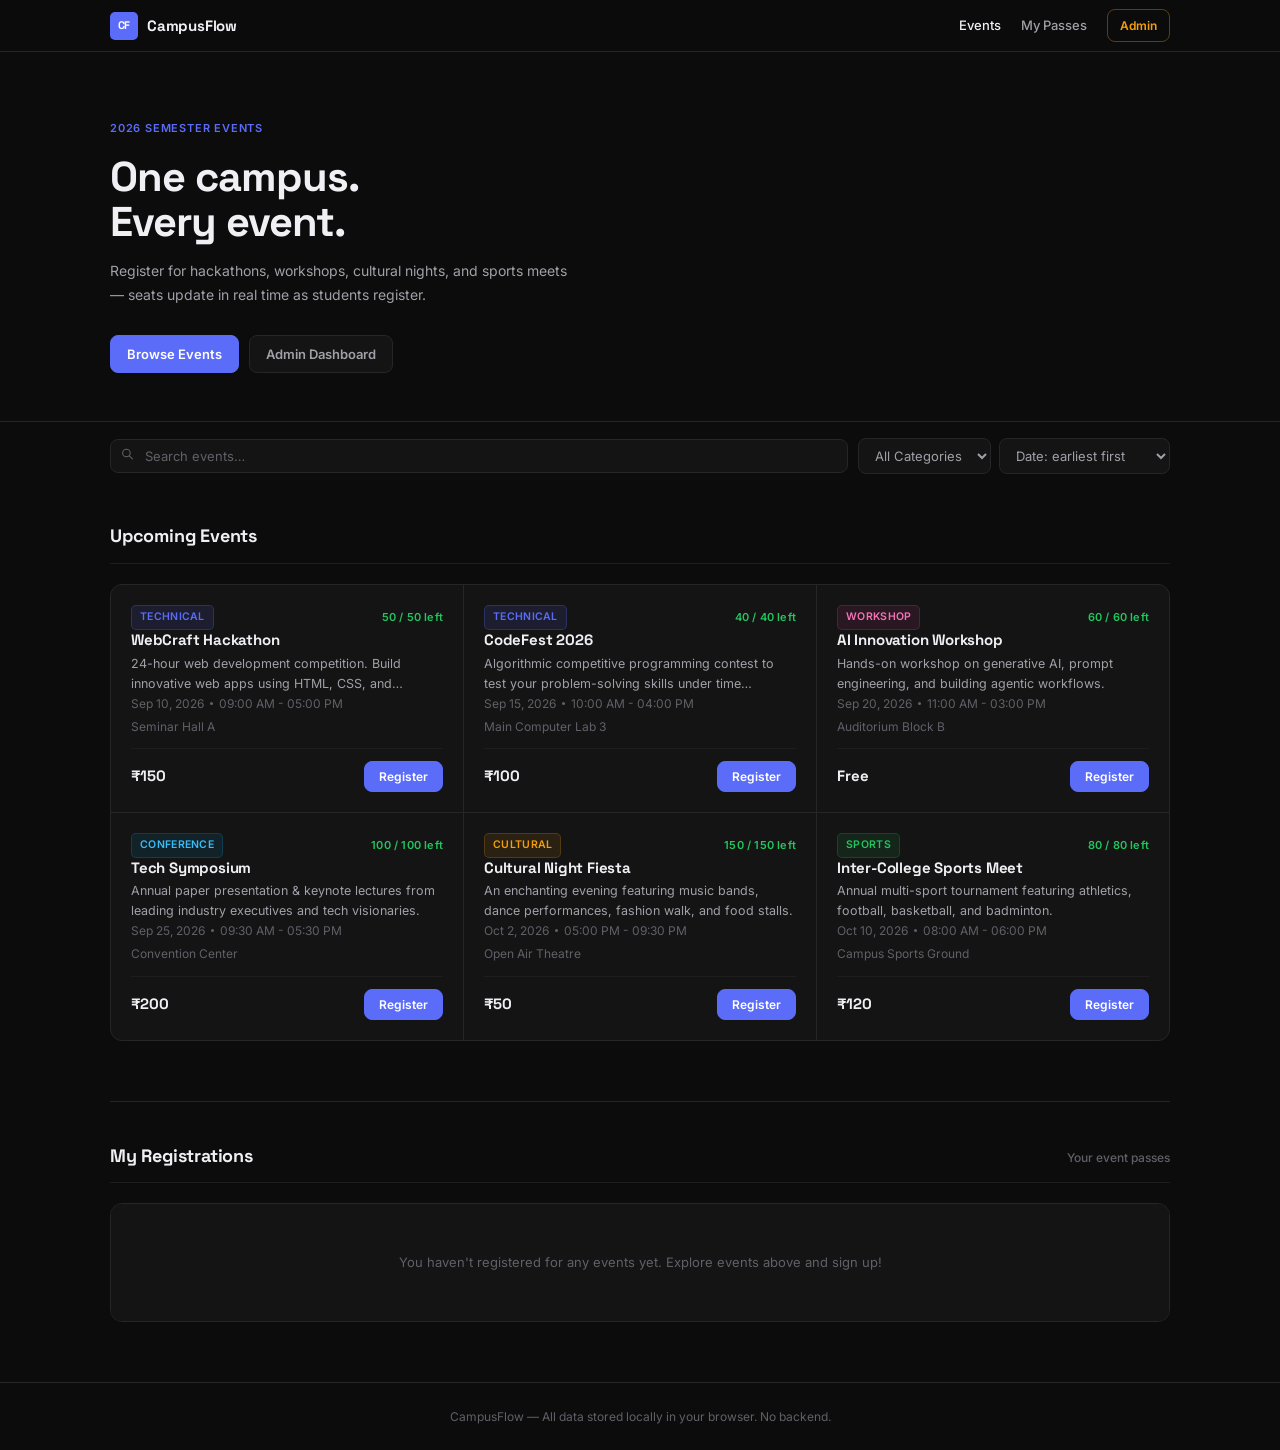
==== index.html @ 972982c1 "Inital commit" ====
<!DOCTYPE html>
<html lang="en">
<head>
    <meta charset="UTF-8">
    <meta name="viewport" content="width=device-width, initial-scale=1.0">
    <title>CampusFlow — Campus Event Management</title>
    <meta name="description" content="Discover and register for upcoming campus events — hackathons, workshops, cultural nights, and more.">
    <link rel="stylesheet" href="css/style.css">
</head>
<body>

    <nav class="navbar">
        <div class="container nav-container">
            <div class="brand-logo">
                <div class="logo-icon">CF</div>
                CampusFlow
            </div>
            <ul class="nav-links">
                <li><a href="#events" class="nav-link active">Events</a></li>
                <li><a href="#my-registrations" class="nav-link">My Passes</a></li>
                <li><a href="admin.html" class="btn btn-outline-gold">Admin</a></li>
            </ul>
        </div>
    </nav>

    <section class="hero-section">
        <div class="container">
            <span class="hero-label">2026 Semester Events</span>
            <h1 class="hero-title">One campus.<br>Every event.</h1>
            <p class="hero-description">
                Register for hackathons, workshops, cultural nights, and sports meets —
                seats update in real time as students register.
            </p>
            <div class="hero-actions">
                <a href="#events" class="btn btn-primary">Browse Events</a>
                <a href="admin.html" class="btn btn-secondary">Admin Dashboard</a>
            </div>
        </div>
    </section>

    <main class="container" id="events">

        <div class="controls-bar">
            <div class="search-input-wrapper">
                <span class="search-icon">
                    <svg width="13" height="13" fill="none" stroke="currentColor" viewBox="0 0 24 24">
                        <path stroke-linecap="round" stroke-linejoin="round" stroke-width="2" d="M21 21l-6-6m2-5a7 7 0 11-14 0 7 7 0 0114 0z"/>
                    </svg>
                </span>
                <input type="text" id="eventSearch" placeholder="Search events…">
            </div>
            <div class="filter-group">
                <select class="select-custom" id="categoryFilter">
                    <option value="All">All categories</option>
                </select>
                <select class="select-custom" id="sortFilter">
                    <option value="date-asc">Date: earliest first</option>
                    <option value="date-desc">Date: latest first</option>
                    <option value="seats-desc">Most seats available</option>
                    <option value="fee-asc">Fee: low to high</option>
                </select>
            </div>
        </div>

        <section class="events-section">
            <div class="section-header">
                <h2 class="section-title">Upcoming Events</h2>
            </div>
            <div class="events-grid" id="eventsGrid">
                <!-- Dynamic event cards -->
            </div>
        </section>

        <section id="my-registrations" class="registrations-section">
            <div class="section-header">
                <h2 class="section-title">My Registrations</h2>
                <span class="section-count">Your event passes</span>
            </div>
            <div class="registrations-grid" id="myRegistrationsGrid">
                <!-- Dynamic registration cards -->
            </div>
        </section>

    </main>

    <!-- Registration Modal -->
    <div class="modal-backdrop" id="registrationModal">
        <div class="modal-box">
            <div class="modal-header">
                <div>
                    <div style="font-size: 11px; color: var(--text-3); font-weight: 600; text-transform: uppercase; letter-spacing: 0.5px; margin-bottom: 4px;">Register</div>
                    <h3 class="modal-title" id="modalEventTitle">Event</h3>
                </div>
                <button class="close-btn" onclick="closeRegistrationModal()">&times;</button>
            </div>

            <div style="background: var(--bg); border: 1px solid var(--border); border-radius: var(--r-md); padding: 12px 14px; margin-bottom: 18px; display: grid; grid-template-columns: 1fr 1fr; gap: 8px; font-size: 12px; color: var(--text-2);">
                <div><span style="color: var(--text-3);">Venue</span><br><strong id="modalEventVenue" style="color: var(--text);">—</strong></div>
                <div><span style="color: var(--text-3);">Date</span><br><strong id="modalEventDate" style="color: var(--text);">—</strong></div>
                <div style="grid-column: 1 / -1;"><span style="color: var(--text-3);">Registration Fee</span> — <strong id="modalEventFee" style="color: var(--accent);">—</strong></div>
            </div>

            <form id="registrationForm">
                <input type="hidden" id="modalEventId">
                <div class="form-group">
                    <label for="studentName">Full Name</label>
                    <input type="text" id="studentName" class="form-control" placeholder="e.g. Alex Kumar" required>
                </div>
                <div class="form-group">
                    <label for="registerNumber">Register / Roll Number</label>
                    <input type="text" id="registerNumber" class="form-control" placeholder="e.g. 23CSE042" required>
                </div>
                <div class="form-row">
                    <div class="form-group">
                        <label for="studentEmail">Email</label>
                        <input type="email" id="studentEmail" class="form-control" placeholder="you@campus.edu" required>
                    </div>
                    <div class="form-group">
                        <label for="studentPhone">Phone</label>
                        <input type="tel" id="studentPhone" class="form-control" placeholder="10-digit number" required>
                    </div>
                </div>
                <div style="display: flex; justify-content: flex-end; gap: 8px; margin-top: 18px; padding-top: 14px; border-top: 1px solid var(--border);">
                    <button type="button" class="btn btn-secondary" onclick="closeRegistrationModal()">Cancel</button>
                    <button type="submit" class="btn btn-primary">Confirm Registration</button>
                </div>
            </form>
        </div>
    </div>

    <footer>
        <div class="container">
            <p>CampusFlow &mdash; All data stored locally in your browser. No backend.</p>
        </div>
    </footer>

    <script src="js/data.js"></script>
    <script src="js/storage.js"></script>
    <script src="js/validation.js"></script>
    <script src="js/events.js"></script>
    <script src="js/registration.js"></script>
    <script src="js/admin.js"></script>
    <script src="js/app.js"></script>

</body>
</html>
---- css/style.css ----
/* ============================================================
   CampusFlow — Minimal, editorial-first design
   Palette: Near-black surface, one indigo accent, warm white text
   Type: Space Grotesk (display) + Inter (body)
   ============================================================ */

@import url('https://fonts.googleapis.com/css2?family=Space+Grotesk:wght@400;500;600;700&family=Inter:wght@400;500;600&display=swap');

:root {
    --bg:          #0c0c0c;
    --surface:     #141414;
    --surface-2:   #1c1c1c;
    --border:      #262626;
    --border-light:#1e1e1e;

    --accent:      #5b6cf8;
    --accent-dim:  rgba(91, 108, 248, 0.12);
    --accent-border: rgba(91, 108, 248, 0.25);

    --text:        #f0eff4;
    --text-2:      #a0a0a8;
    --text-3:      #606068;

    --green:       #22c55e;
    --green-dim:   rgba(34, 197, 94, 0.1);
    --amber:       #f59e0b;
    --amber-dim:   rgba(245, 158, 11, 0.1);
    --red:         #ef4444;
    --red-dim:     rgba(239, 68, 68, 0.1);

    --r-sm:  5px;
    --r-md:  8px;
    --r-lg:  12px;

    --font-display: 'Space Grotesk', system-ui, sans-serif;
    --font-body:    'Inter', system-ui, sans-serif;
}

*, *::before, *::after { box-sizing: border-box; margin: 0; padding: 0; }

body {
    background: var(--bg);
    color: var(--text);
    font-family: var(--font-body);
    font-size: 14px;
    line-height: 1.6;
    -webkit-font-smoothing: antialiased;
}

a { text-decoration: none; color: inherit; }

/* Layout */
.container {
    max-width: 1100px;
    margin: 0 auto;
    padding: 0 20px;
}

/* ── NAV ────────────────────────────────────────────── */
.navbar {
    position: sticky;
    top: 0;
    z-index: 100;
    background: rgba(12, 12, 12, 0.92);
    backdrop-filter: blur(8px);
    border-bottom: 1px solid var(--border);
    height: 52px;
    display: flex;
    align-items: center;
}

.nav-container {
    display: flex;
    align-items: center;
    justify-content: space-between;
    width: 100%;
}

.brand-logo {
    display: flex;
    align-items: center;
    gap: 9px;
    font-family: var(--font-display);
    font-size: 15px;
    font-weight: 700;
    letter-spacing: -0.2px;
    color: var(--text);
}

.logo-icon {
    width: 28px;
    height: 28px;
    background: var(--accent);
    border-radius: var(--r-sm);
    display: flex;
    align-items: center;
    justify-content: center;
    font-family: var(--font-display);
    font-size: 11px;
    font-weight: 700;
    color: #fff;
}

.nav-links {
    list-style: none;
    display: flex;
    align-items: center;
    gap: 20px;
}

.nav-link {
    font-size: 13px;
    font-weight: 500;
    color: var(--text-2);
    transition: color 0.15s;
}

.nav-link:hover, .nav-link.active { color: var(--text); }

/* ── HERO ───────────────────────────────────────────── */
.hero-section {
    padding: 64px 0 48px;
    border-bottom: 1px solid var(--border);
}

.hero-label {
    display: inline-block;
    font-size: 11px;
    font-weight: 600;
    letter-spacing: 0.8px;
    text-transform: uppercase;
    color: var(--accent);
    margin-bottom: 16px;
}

.hero-title {
    font-family: var(--font-display);
    font-size: 2.6rem;
    font-weight: 700;
    letter-spacing: -1px;
    line-height: 1.1;
    color: var(--text);
    margin-bottom: 14px;
    max-width: 560px;
}

.hero-description {
    font-size: 14px;
    color: var(--text-2);
    max-width: 460px;
    margin-bottom: 28px;
    line-height: 1.7;
}

.hero-actions {
    display: flex;
    gap: 10px;
    align-items: center;
}

/* ── BUTTONS ────────────────────────────────────────── */
.btn {
    display: inline-flex;
    align-items: center;
    justify-content: center;
    gap: 6px;
    padding: 8px 16px;
    border-radius: var(--r-md);
    font-size: 13px;
    font-weight: 600;
    cursor: pointer;
    border: 1px solid transparent;
    font-family: inherit;
    transition: all 0.15s ease;
    white-space: nowrap;
}

.btn-primary {
    background: var(--accent);
    color: #fff;
    border-color: var(--accent);
}
.btn-primary:hover { background: #4b5cf0; border-color: #4b5cf0; }

.btn-secondary {
    background: var(--surface);
    color: var(--text-2);
    border-color: var(--border);
}
.btn-secondary:hover { color: var(--text); border-color: #333; background: var(--surface-2); }

.btn-outline-gold {
    background: transparent;
    color: var(--amber);
    border-color: rgba(245, 158, 11, 0.35);
    font-size: 12px;
    padding: 6px 12px;
}
.btn-outline-gold:hover { background: var(--amber-dim); }

.btn-danger {
    background: var(--red-dim);
    color: var(--red);
    border-color: rgba(239, 68, 68, 0.25);
}
.btn-danger:hover { background: var(--red); color: #fff; border-color: var(--red); }

.btn-disabled { opacity: 0.35; cursor: not-allowed; pointer-events: none; }

.btn-ghost {
    background: transparent;
    color: var(--text-2);
    border-color: transparent;
    padding: 6px 10px;
}
.btn-ghost:hover { color: var(--text); background: var(--surface); border-color: var(--border); }

/* ── CONTROLS BAR ───────────────────────────────────── */
.controls-bar {
    display: flex;
    align-items: center;
    gap: 10px;
    padding: 16px 0 20px;
    flex-wrap: wrap;
}

.search-input-wrapper {
    position: relative;
    flex: 1;
    min-width: 220px;
}

.search-input-wrapper input {
    width: 100%;
    background: var(--surface);
    border: 1px solid var(--border);
    border-radius: var(--r-md);
    padding: 8px 12px 8px 34px;
    color: var(--text);
    font-size: 13px;
    font-family: inherit;
    outline: none;
    transition: border-color 0.15s;
}

.search-input-wrapper input:focus { border-color: var(--accent); }
.search-input-wrapper input::placeholder { color: var(--text-3); }

.search-icon {
    position: absolute;
    left: 11px;
    top: 50%;
    transform: translateY(-50%);
    color: var(--text-3);
    font-size: 13px;
    pointer-events: none;
}

.filter-group {
    display: flex;
    align-items: center;
    gap: 8px;
    flex-wrap: wrap;
}

.select-custom {
    background: var(--surface);
    border: 1px solid var(--border);
    border-radius: var(--r-md);
    padding: 8px 12px;
    color: var(--text-2);
    font-size: 13px;
    font-family: inherit;
    outline: none;
    cursor: pointer;
    transition: border-color 0.15s;
}
.select-custom:focus { border-color: var(--accent); color: var(--text); }

/* ── SECTION HEADER ────────────────────────────────── */
.section-header {
    display: flex;
    align-items: baseline;
    justify-content: space-between;
    margin-bottom: 20px;
    padding-bottom: 12px;
    border-bottom: 1px solid var(--border-light);
}

.section-title {
    font-family: var(--font-display);
    font-size: 18px;
    font-weight: 700;
    letter-spacing: -0.2px;
    color: var(--text);
}

.section-count {
    font-size: 12px;
    color: var(--text-3);
    font-weight: 500;
}

/* ── EVENT CARDS ────────────────────────────────────── */
.events-section { padding: 28px 0 60px; }

.events-grid {
    display: grid;
    grid-template-columns: repeat(auto-fill, minmax(300px, 1fr));
    gap: 1px;
    background: var(--border);
    border: 1px solid var(--border);
    border-radius: var(--r-lg);
    overflow: hidden;
}

.event-card {
    background: var(--surface);
    padding: 20px;
    display: flex;
    flex-direction: column;
    gap: 12px;
    transition: background 0.15s;
    cursor: default;
}

.event-card:hover { background: var(--surface-2); }

.event-card-header {
    display: flex;
    align-items: center;
    justify-content: space-between;
}

.event-title {
    font-family: var(--font-display);
    font-size: 15px;
    font-weight: 700;
    color: var(--text);
    letter-spacing: -0.2px;
    line-height: 1.3;
    margin-bottom: 4px;
}

.event-desc {
    font-size: 12.5px;
    color: var(--text-2);
    line-height: 1.6;
    display: -webkit-box;
    -webkit-line-clamp: 2;
    -webkit-box-orient: vertical;
    overflow: hidden;
}

.event-meta {
    display: flex;
    flex-direction: column;
    gap: 4px;
}

.event-meta-row {
    display: flex;
    align-items: center;
    gap: 6px;
    font-size: 12px;
    color: var(--text-3);
}

.event-meta-dot {
    width: 3px;
    height: 3px;
    border-radius: 50%;
    background: var(--text-3);
    flex-shrink: 0;
}

.event-card-footer {
    padding-top: 12px;
    border-top: 1px solid var(--border-light);
    display: flex;
    align-items: center;
    justify-content: space-between;
}

.event-price {
    font-family: var(--font-display);
    font-size: 15px;
    font-weight: 700;
    color: var(--text);
}

.event-seats {
    font-size: 11px;
    font-weight: 600;
    letter-spacing: 0.2px;
}
.event-seats.available { color: var(--green); }
.event-seats.limited   { color: var(--amber); }
.event-seats.empty     { color: var(--red); }

/* ── BADGES ─────────────────────────────────────────── */
.badge {
    display: inline-flex;
    align-items: center;
    padding: 3px 8px;
    border-radius: var(--r-sm);
    font-size: 10.5px;
    font-weight: 600;
    letter-spacing: 0.3px;
    text-transform: uppercase;
}

.badge-tech       { background: var(--accent-dim); color: var(--accent); border: 1px solid var(--accent-border); }
.badge-workshop   { background: rgba(236,72,153,.1); color: #f472b6; border: 1px solid rgba(236,72,153,.2); }
.badge-cultural   { background: var(--amber-dim); color: var(--amber); border: 1px solid rgba(245,158,11,.2); }
.badge-sports     { background: var(--green-dim); color: var(--green); border: 1px solid rgba(34,197,94,.2); }
.badge-conference { background: rgba(14,165,233,.1); color: #38bdf8; border: 1px solid rgba(14,165,233,.2); }
.badge-registered { background: var(--green-dim); color: var(--green); border: 1px solid rgba(34,197,94,.2); }
.badge-cancelled  { background: var(--red-dim); color: var(--red); border: 1px solid rgba(239,68,68,.2); }

/* ── MY REGISTRATIONS ───────────────────────────────── */
.registrations-section {
    padding: 40px 0 60px;
    border-top: 1px solid var(--border);
}

.registrations-grid {
    display: grid;
    grid-template-columns: repeat(auto-fill, minmax(280px, 1fr));
    gap: 1px;
    background: var(--border);
    border: 1px solid var(--border);
    border-radius: var(--r-lg);
    overflow: hidden;
}

.registration-card {
    background: var(--surface);
    padding: 18px;
    display: flex;
    flex-direction: column;
    gap: 10px;
}

/* ── MODAL ──────────────────────────────────────────── */
.modal-backdrop {
    position: fixed;
    inset: 0;
    background: rgba(0, 0, 0, 0.75);
    backdrop-filter: blur(3px);
    display: flex;
    align-items: center;
    justify-content: center;
    z-index: 1000;
    opacity: 0;
    visibility: hidden;
    transition: opacity 0.2s, visibility 0.2s;
}

.modal-backdrop.active {
    opacity: 1;
    visibility: visible;
}

.modal-box {
    background: var(--surface);
    border: 1px solid var(--border);
    border-radius: var(--r-lg);
    width: 100%;
    max-width: 460px;
    padding: 24px;
    box-shadow: 0 12px 32px rgba(0, 0, 0, 0.5);
    transform: translateY(8px);
    transition: transform 0.2s;
    max-height: 90vh;
    overflow-y: auto;
}

.modal-backdrop.active .modal-box { transform: translateY(0); }

.modal-header {
    display: flex;
    align-items: center;
    justify-content: space-between;
    margin-bottom: 18px;
    padding-bottom: 14px;
    border-bottom: 1px solid var(--border);
}

.modal-title {
    font-family: var(--font-display);
    font-size: 16px;
    font-weight: 700;
}

.close-btn {
    background: none;
    border: none;
    color: var(--text-3);
    font-size: 18px;
    cursor: pointer;
    line-height: 1;
    padding: 2px;
}
.close-btn:hover { color: var(--text); }

/* ── FORMS ──────────────────────────────────────────── */
.form-group { margin-bottom: 14px; }

.form-group label {
    display: block;
    font-size: 12px;
    font-weight: 600;
    color: var(--text-2);
    margin-bottom: 5px;
}

.form-control {
    width: 100%;
    background: var(--bg);
    border: 1px solid var(--border);
    border-radius: var(--r-md);
    padding: 9px 12px;
    color: var(--text);
    font-size: 13px;
    font-family: inherit;
    outline: none;
    transition: border-color 0.15s;
}

.form-control:focus { border-color: var(--accent); }
.form-control::placeholder { color: var(--text-3); }
textarea.form-control { resize: vertical; min-height: 72px; }

.form-row { display: grid; grid-template-columns: 1fr 1fr; gap: 12px; }

/* ── TOAST ──────────────────────────────────────────── */
.toast-container {
    position: fixed;
    bottom: 16px;
    right: 16px;
    z-index: 2000;
    display: flex;
    flex-direction: column;
    gap: 8px;
}

.toast {
    background: var(--surface-2);
    border: 1px solid var(--border);
    color: var(--text);
    padding: 10px 14px;
    border-radius: var(--r-md);
    font-size: 13px;
    box-shadow: 0 4px 16px rgba(0,0,0,0.4);
    border-left: 3px solid var(--accent);
    min-width: 260px;
    animation: slideIn 0.2s forwards ease;
}
.toast.success { border-left-color: var(--green); }
.toast.danger  { border-left-color: var(--red); }

@keyframes slideIn {
    from { transform: translateX(100%); opacity: 0; }
    to   { transform: translateX(0); opacity: 1; }
}

/* ── EMPTY STATE ────────────────────────────────────── */
.empty-state {
    grid-column: 1 / -1;
    text-align: center;
    padding: 48px 20px;
    color: var(--text-3);
    background: var(--surface);
}

.empty-state p { font-size: 13px; }

/* ── FOOTER ─────────────────────────────────────────── */
footer {
    border-top: 1px solid var(--border);
    padding: 24px 0;
    text-align: center;
    color: var(--text-3);
    font-size: 12px;
}

/* ── RESPONSIVE ─────────────────────────────────────── */
@media (max-width: 768px) {
    .hero-title     { font-size: 1.8rem; }
    .nav-links      { display: none; }
    .form-row       { grid-template-columns: 1fr; }
    .controls-bar   { flex-direction: column; align-items: stretch; }
    .events-grid    { grid-template-columns: 1fr; }
}
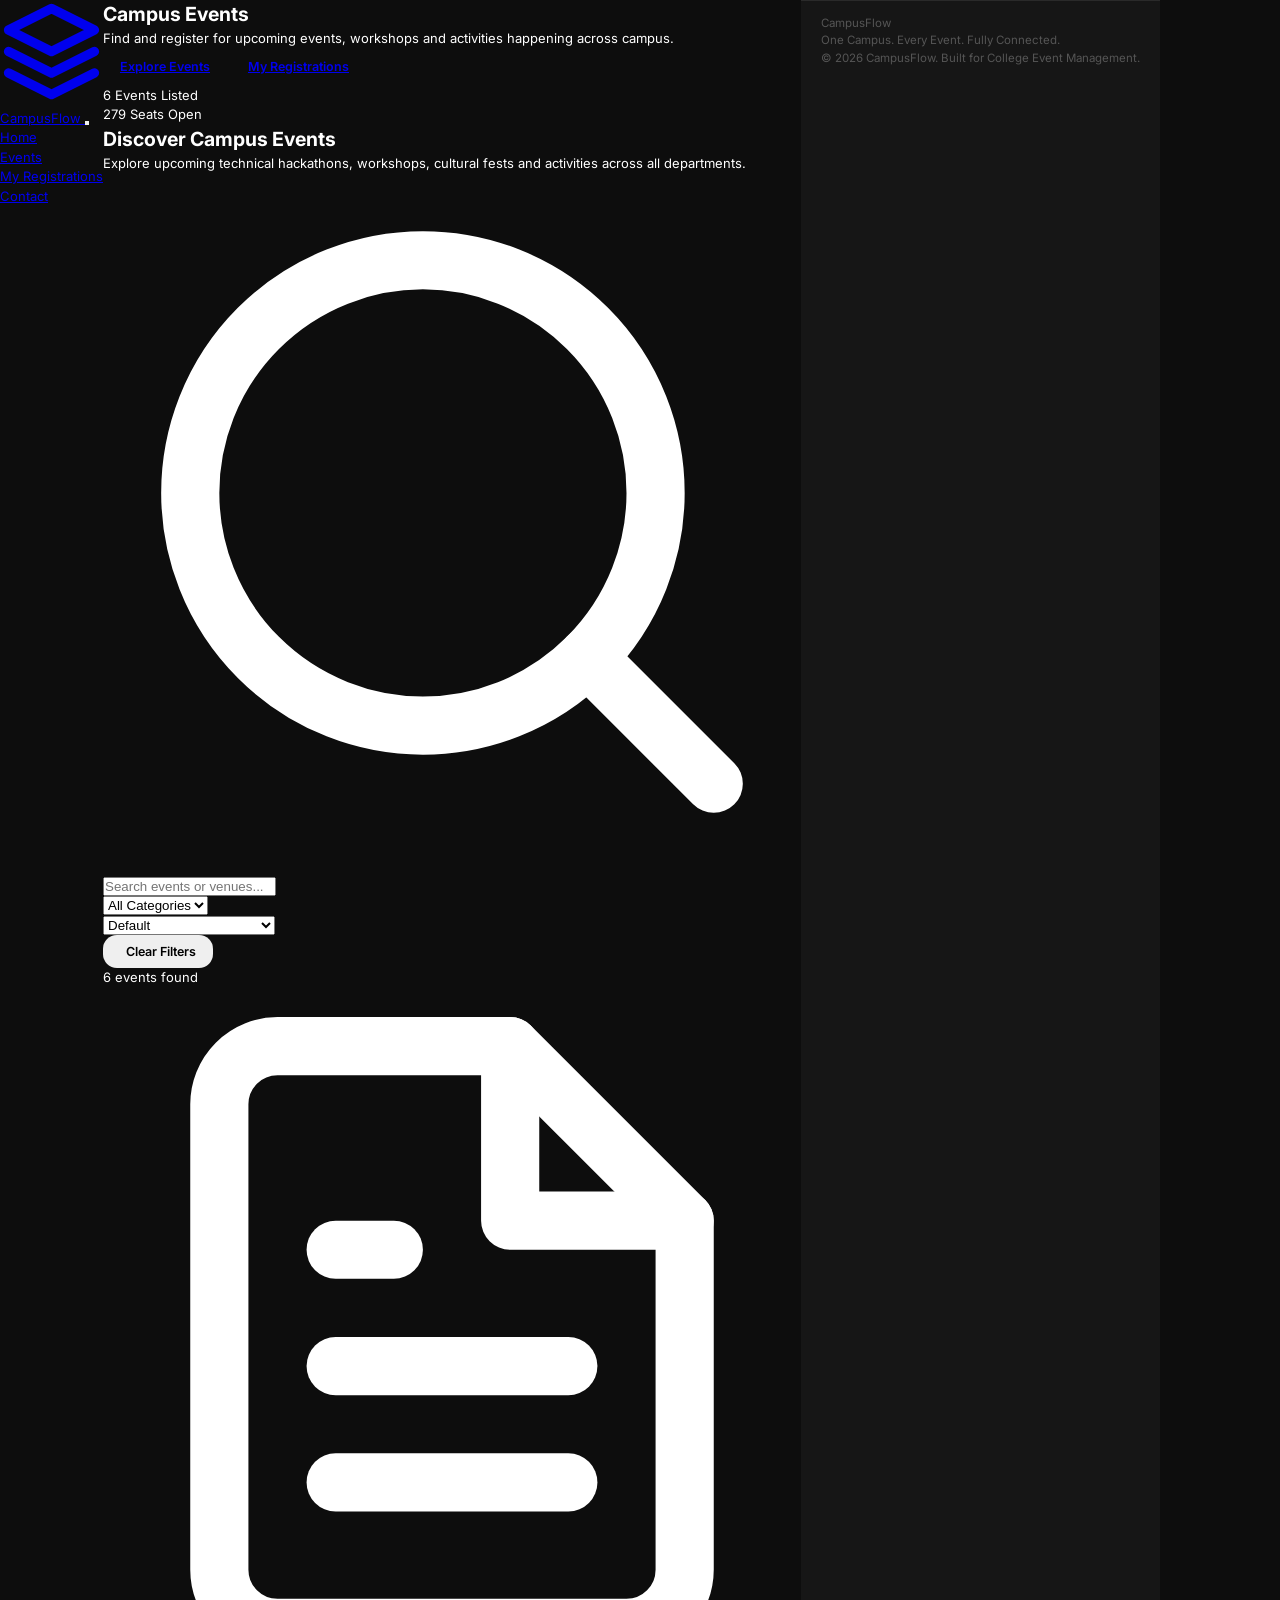
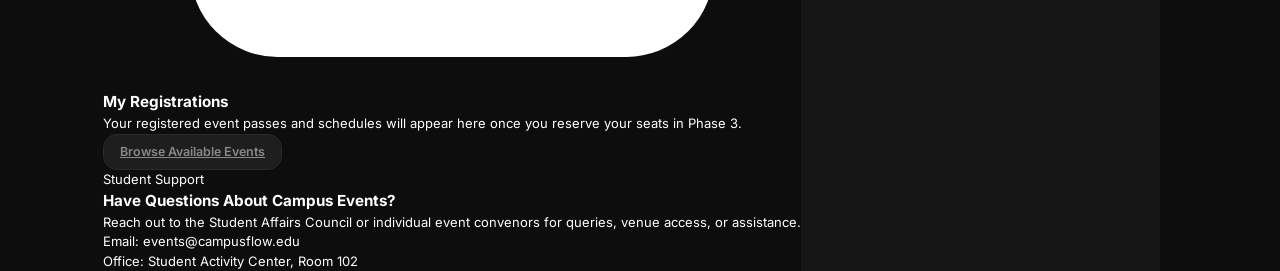
==== commit 150725aa: "second" ====
--- a/index.html
+++ b/index.html
@@ -3,144 +3,406 @@
 <head>
     <meta charset="UTF-8">
     <meta name="viewport" content="width=device-width, initial-scale=1.0">
-    <title>CampusFlow — Campus Event Management</title>
-    <meta name="description" content="Discover and register for upcoming campus events — hackathons, workshops, cultural nights, and more.">
-    <link rel="stylesheet" href="css/style.css">
+    <title>CampusFlow — College Event Management Portal</title>
+    <meta name="description" content="Discover campus events, reserve your seat, and keep track of everything happening on campus.">
+    
+    <!-- Google Fonts -->
+    <link rel="preconnect" href="https://fonts.googleapis.com">
+    <link rel="preconnect" href="https://fonts.gstatic.com" crossorigin>
+    <link href="https://fonts.googleapis.com/css2?family=Plus+Jakarta+Sans:wght@400;500;600;700;800&display=swap" rel="stylesheet">
+    
+    <!-- Stylesheet -->
+    <link rel="stylesheet" href="css/style.css?v=2">
 </head>
 <body>
 
-    <nav class="navbar">
-        <div class="container nav-container">
-            <div class="brand-logo">
-                <div class="logo-icon">CF</div>
-                CampusFlow
-            </div>
-            <ul class="nav-links">
-                <li><a href="#events" class="nav-link active">Events</a></li>
-                <li><a href="#my-registrations" class="nav-link">My Passes</a></li>
-                <li><a href="admin.html" class="btn btn-outline-gold">Admin</a></li>
-            </ul>
+    <!-- Header & Navigation -->
+    <header class="site-header">
+        <div class="container header-container">
+            <a href="#home" class="brand-logo" id="brand-logo">
+                <div class="brand-icon">
+                    <svg viewBox="0 0 24 24" fill="none" stroke="currentColor" stroke-width="2.2" stroke-linecap="round" stroke-linejoin="round">
+                        <polygon points="12 2 2 7 12 12 22 7 12 2"></polygon>
+                        <polyline points="2 17 12 22 22 17"></polyline>
+                        <polyline points="2 12 12 17 22 12"></polyline>
+                    </svg>
+                </div>
+                <span class="brand-name">Campus<span class="brand-accent">Flow</span></span>
+            </a>
+
+            <!-- Mobile Hamburger Toggle -->
+            <button class="mobile-menu-toggle" id="mobile-menu-toggle" aria-label="Toggle Navigation Menu" aria-expanded="false">
+                <span class="hamburger-line"></span>
+                <span class="hamburger-line"></span>
+                <span class="hamburger-line"></span>
+            </button>
+
+            <!-- Navigation Links -->
+            <nav class="site-nav">
+                <ul class="nav-links" id="nav-links">
+                    <li><a href="#home" class="nav-link active">Home</a></li>
+                    <li><a href="#events" class="nav-link">Events</a></li>
+                    <li><a href="#my-registrations" class="nav-link">My Registrations</a></li>
+                    <li><a href="#contact" class="nav-link">Contact</a></li>
+                </ul>
+            </nav>
         </div>
-    </nav>
-
-    <section class="hero-section">
-        <div class="container">
-            <span class="hero-label">2026 Semester Events</span>
-            <h1 class="hero-title">One campus.<br>Every event.</h1>
-            <p class="hero-description">
-                Register for hackathons, workshops, cultural nights, and sports meets —
-                seats update in real time as students register.
-            </p>
-            <div class="hero-actions">
-                <a href="#events" class="btn btn-primary">Browse Events</a>
-                <a href="admin.html" class="btn btn-secondary">Admin Dashboard</a>
+    </header>
+
+    <!-- Main Content -->
+    <main>
+        <!-- Hero Section (Compact & Practical) -->
+        <section class="hero-section" id="home">
+            <div class="container hero-container">
+                <div class="hero-main">
+                    <h1 class="hero-title">Campus Events</h1>
+                    <p class="hero-subtitle">
+                        Find and register for upcoming events, workshops and activities happening across campus.
+                    </p>
+                    <div class="hero-cta-group">
+                        <a href="#events" class="btn btn-hero-primary" id="btn-explore-events">
+                            Explore Events
+                        </a>
+                        <a href="#my-registrations" class="btn btn-hero-secondary" id="btn-my-registrations">
+                            My Registrations
+                        </a>
+                    </div>
+                </div>
+
+                <!-- Compact Information Summary (Keeps stats IDs for JS updates) -->
+                <div class="hero-meta-summary">
+                    <div class="summary-metric">
+                        <span class="metric-val" id="stat-total-events">6</span>
+                        <span class="metric-lbl">Events Listed</span>
+                    </div>
+                    <div class="summary-divider"></div>
+                    <div class="summary-metric">
+                        <span class="metric-val" id="stat-available-seats">279</span>
+                        <span class="metric-lbl">Seats Open</span>
+                    </div>
+                    <span id="stat-total-registrations" style="display: none;">0</span>
+                </div>
+            </div>
+        </section>
+
+        <!-- Event Discovery Section -->
+        <section class="events-section" id="events">
+            <div class="container">
+                <div class="section-header">
+                    <h2 class="section-title">Discover Campus Events</h2>
+                    <p class="section-subtitle">
+                        Explore upcoming technical hackathons, workshops, cultural fests and activities across all departments.
+                    </p>
+                </div>
+
+                <!-- Event Discovery Controls (Search, Filter, Sort, Clear) -->
+                <div class="events-controls-wrapper">
+                    <div class="events-controls">
+                        <!-- Search Input -->
+                        <div class="control-group search-group">
+                            <svg class="search-icon" viewBox="0 0 24 24" fill="none" stroke="currentColor" stroke-width="2" stroke-linecap="round" stroke-linejoin="round">
+                                <circle cx="11" cy="11" r="8"></circle>
+                                <line x1="21" y1="21" x2="16.65" y2="16.65"></line>
+                            </svg>
+                            <input 
+                                type="text" 
+                                id="search-input" 
+                                class="control-input" 
+                                placeholder="Search events or venues..." 
+                                aria-label="Search events or venues"
+                                autocomplete="off"
+                            >
+                        </div>
+
+                        <!-- Category Filter -->
+                        <div class="control-group filter-group">
+                            <select id="category-filter" class="control-select" aria-label="Filter events by category">
+                                <option value="all">All Categories</option>
+                                <option value="Technical">Technical</option>
+                                <option value="Workshop">Workshop</option>
+                                <option value="Cultural">Cultural</option>
+                                <option value="Sports">Sports</option>
+                            </select>
+                        </div>
+
+                        <!-- Sort Dropdown -->
+                        <div class="control-group sort-group">
+                            <select id="sort-select" class="control-select" aria-label="Sort events">
+                                <option value="default">Default</option>
+                                <option value="date">Date (Earliest)</option>
+                                <option value="fee">Fee (Lowest)</option>
+                                <option value="seats">Available Seats (Highest)</option>
+                            </select>
+                        </div>
+
+                        <!-- Clear Filters Button -->
+                        <div class="control-group clear-group">
+                            <button type="button" id="btn-clear-filters" class="btn btn-clear-filters" aria-label="Clear all filters">
+                                <svg class="clear-icon" viewBox="0 0 24 24" fill="none" stroke="currentColor" stroke-width="2" stroke-linecap="round" stroke-linejoin="round">
+                                    <line x1="18" y1="6" x2="6" y2="18"></line>
+                                    <line x1="6" y1="6" x2="18" y2="18"></line>
+                                </svg>
+                                Clear Filters
+                            </button>
+                        </div>
+                    </div>
+
+                    <!-- Result Count Feedback -->
+                    <div class="events-results-meta">
+                        <span id="events-count-badge" class="results-count">6 events found</span>
+                    </div>
+                </div>
+
+                <!-- Dynamically rendered event cards -->
+                <div class="events-grid" id="events-grid">
+                    <!-- JavaScript dynamically inserts cards here -->
+                </div>
+            </div>
+        </section>
+
+        <!-- My Registrations Placeholder Section (For Phase 5) -->
+        <section class="placeholder-section" id="my-registrations">
+            <div class="container">
+                <div class="placeholder-card">
+                    <div class="placeholder-icon">
+                        <svg viewBox="0 0 24 24" fill="none" stroke="currentColor" stroke-width="2" stroke-linecap="round" stroke-linejoin="round">
+                            <path d="M14 2H6a2 2 0 0 0-2 2v16a2 2 0 0 0 2 2h12a2 2 0 0 0 2-2V8z"></path>
+                            <polyline points="14 2 14 8 20 8"></polyline>
+                            <line x1="16" y1="13" x2="8" y2="13"></line>
+                            <line x1="16" y1="17" x2="8" y2="17"></line>
+                            <polyline points="10 9 9 9 8 9"></polyline>
+                        </svg>
+                    </div>
+                    <h3 class="placeholder-title">My Registrations</h3>
+                    <p class="placeholder-text">
+                        Your registered event passes and schedules will appear here once you reserve your seats in Phase 3.
+                    </p>
+                    <a href="#events" class="btn btn-secondary">Browse Available Events</a>
+                </div>
+            </div>
+        </section>
+
+        <!-- Contact Section -->
+        <section class="contact-section" id="contact">
+            <div class="container">
+                <div class="contact-card">
+                    <div class="contact-info">
+                        <span class="section-tag">Student Support</span>
+                        <h3 class="contact-title">Have Questions About Campus Events?</h3>
+                        <p class="contact-text">
+                            Reach out to the Student Affairs Council or individual event convenors for queries, venue access, or assistance.
+                        </p>
+                    </div>
+                    <div class="contact-details">
+                        <div class="contact-item">
+                            <span class="contact-label">Email:</span>
+                            <span class="contact-value">events@campusflow.edu</span>
+                        </div>
+                        <div class="contact-item">
+                            <span class="contact-label">Office:</span>
+                            <span class="contact-value">Student Activity Center, Room 102</span>
+                        </div>
+                    </div>
+                </div>
+            </div>
+        </section>
+    </main>
+
+    <!-- Footer -->
+    <footer class="site-footer">
+        <div class="container footer-container">
+            <div class="footer-brand">
+                <span class="brand-name">Campus<span class="brand-accent">Flow</span></span>
+                <p class="footer-tagline">One Campus. Every Event. Fully Connected.</p>
+            </div>
+            <div class="footer-meta">
+                <p class="copyright">&copy; 2026 CampusFlow. Built for College Event Management.</p>
             </div>
         </div>
-    </section>
-
-    <main class="container" id="events">
-
-        <div class="controls-bar">
-            <div class="search-input-wrapper">
-                <span class="search-icon">
-                    <svg width="13" height="13" fill="none" stroke="currentColor" viewBox="0 0 24 24">
-                        <path stroke-linecap="round" stroke-linejoin="round" stroke-width="2" d="M21 21l-6-6m2-5a7 7 0 11-14 0 7 7 0 0114 0z"/>
+    </footer>
+
+    <!-- Registration Modal (Phase 3) -->
+    <div class="modal-backdrop" id="registration-modal" role="dialog" aria-modal="true" aria-labelledby="modal-heading" aria-hidden="true">
+        <div class="modal-dialog">
+            <div class="modal-header">
+                <div class="modal-title-wrap">
+                    <span class="section-tag">Event Registration</span>
+                    <h2 class="modal-title" id="modal-heading">Reserve Your Seat</h2>
+                </div>
+                <button type="button" class="modal-close-btn" id="modal-close-btn" aria-label="Close modal">
+                    <svg viewBox="0 0 24 24" fill="none" stroke="currentColor" stroke-width="2" stroke-linecap="round" stroke-linejoin="round">
+                        <line x1="18" y1="6" x2="6" y2="18"></line>
+                        <line x1="6" y1="6" x2="18" y2="18"></line>
                     </svg>
-                </span>
-                <input type="text" id="eventSearch" placeholder="Search events…">
-            </div>
-            <div class="filter-group">
-                <select class="select-custom" id="categoryFilter">
-                    <option value="All">All categories</option>
-                </select>
-                <select class="select-custom" id="sortFilter">
-                    <option value="date-asc">Date: earliest first</option>
-                    <option value="date-desc">Date: latest first</option>
-                    <option value="seats-desc">Most seats available</option>
-                    <option value="fee-asc">Fee: low to high</option>
-                </select>
-            </div>
-        </div>
-
-        <section class="events-section">
-            <div class="section-header">
-                <h2 class="section-title">Upcoming Events</h2>
-            </div>
-            <div class="events-grid" id="eventsGrid">
-                <!-- Dynamic event cards -->
-            </div>
-        </section>
-
-        <section id="my-registrations" class="registrations-section">
-            <div class="section-header">
-                <h2 class="section-title">My Registrations</h2>
-                <span class="section-count">Your event passes</span>
-            </div>
-            <div class="registrations-grid" id="myRegistrationsGrid">
-                <!-- Dynamic registration cards -->
-            </div>
-        </section>
-
-    </main>
-
-    <!-- Registration Modal -->
-    <div class="modal-backdrop" id="registrationModal">
-        <div class="modal-box">
-            <div class="modal-header">
-                <div>
-                    <div style="font-size: 11px; color: var(--text-3); font-weight: 600; text-transform: uppercase; letter-spacing: 0.5px; margin-bottom: 4px;">Register</div>
-                    <h3 class="modal-title" id="modalEventTitle">Event</h3>
-                </div>
-                <button class="close-btn" onclick="closeRegistrationModal()">&times;</button>
-            </div>
-
-            <div style="background: var(--bg); border: 1px solid var(--border); border-radius: var(--r-md); padding: 12px 14px; margin-bottom: 18px; display: grid; grid-template-columns: 1fr 1fr; gap: 8px; font-size: 12px; color: var(--text-2);">
-                <div><span style="color: var(--text-3);">Venue</span><br><strong id="modalEventVenue" style="color: var(--text);">—</strong></div>
-                <div><span style="color: var(--text-3);">Date</span><br><strong id="modalEventDate" style="color: var(--text);">—</strong></div>
-                <div style="grid-column: 1 / -1;"><span style="color: var(--text-3);">Registration Fee</span> — <strong id="modalEventFee" style="color: var(--accent);">—</strong></div>
-            </div>
-
-            <form id="registrationForm">
-                <input type="hidden" id="modalEventId">
-                <div class="form-group">
-                    <label for="studentName">Full Name</label>
-                    <input type="text" id="studentName" class="form-control" placeholder="e.g. Alex Kumar" required>
-                </div>
-                <div class="form-group">
-                    <label for="registerNumber">Register / Roll Number</label>
-                    <input type="text" id="registerNumber" class="form-control" placeholder="e.g. 23CSE042" required>
-                </div>
-                <div class="form-row">
-                    <div class="form-group">
-                        <label for="studentEmail">Email</label>
-                        <input type="email" id="studentEmail" class="form-control" placeholder="you@campus.edu" required>
-                    </div>
-                    <div class="form-group">
-                        <label for="studentPhone">Phone</label>
-                        <input type="tel" id="studentPhone" class="form-control" placeholder="10-digit number" required>
-                    </div>
-                </div>
-                <div style="display: flex; justify-content: flex-end; gap: 8px; margin-top: 18px; padding-top: 14px; border-top: 1px solid var(--border);">
-                    <button type="button" class="btn btn-secondary" onclick="closeRegistrationModal()">Cancel</button>
-                    <button type="submit" class="btn btn-primary">Confirm Registration</button>
-                </div>
-            </form>
+                </button>
+            </div>
+
+            <div class="modal-body">
+                <!-- Selected Event Summary Box -->
+                <div class="modal-event-summary">
+                    <div class="modal-event-top">
+                        <span class="category-badge" id="modal-event-category">Category</span>
+                        <span class="seat-badge seat-badge--available" id="modal-event-seats">Seats</span>
+                    </div>
+                    <h3 class="modal-event-name" id="modal-event-name">Event Name</h3>
+                    <div class="modal-event-meta">
+                        <div class="modal-meta-item">
+                            <svg class="meta-icon" viewBox="0 0 24 24" fill="none" stroke="currentColor" stroke-width="2" stroke-linecap="round" stroke-linejoin="round">
+                                <rect x="3" y="4" width="18" height="18" rx="2" ry="2"></rect>
+                                <line x1="16" y1="2" x2="16" y2="6"></line>
+                                <line x1="8" y1="2" x2="8" y2="6"></line>
+                                <line x1="3" y1="10" x2="21" y2="10"></line>
+                            </svg>
+                            <span id="modal-event-date">Date</span>
+                        </div>
+                        <div class="modal-meta-item">
+                            <svg class="meta-icon" viewBox="0 0 24 24" fill="none" stroke="currentColor" stroke-width="2" stroke-linecap="round" stroke-linejoin="round">
+                                <path d="M21 10c0 7-9 13-9 13s-9-6-9-13a9 9 0 0 1 18 0z"></path>
+                                <circle cx="12" cy="10" r="3"></circle>
+                            </svg>
+                            <span id="modal-event-venue">Venue</span>
+                        </div>
+                        <div class="modal-meta-item">
+                            <span class="meta-fee-label">Fee:</span>
+                            <strong id="modal-event-fee">₹0</strong>
+                        </div>
+                    </div>
+                </div>
+
+                <!-- Form View -->
+                <div id="registration-form-view">
+                    <div class="form-general-alert" id="form-general-alert" role="alert" style="display: none;"></div>
+
+                    <form id="registration-form" novalidate>
+                        <input type="hidden" id="reg-event-id" name="eventId" value="">
+
+                        <!-- Student Name -->
+                        <div class="form-group">
+                            <label for="reg-student-name" class="form-label">
+                                Student Name <span class="required-indicator">*</span>
+                            </label>
+                            <input 
+                                type="text" 
+                                id="reg-student-name" 
+                                class="form-input" 
+                                placeholder="e.g. Alex Johnson" 
+                                autocomplete="name"
+                                required
+                            >
+                            <div class="field-error" id="error-student-name" role="alert"></div>
+                        </div>
+
+                        <!-- Register Number -->
+                        <div class="form-group">
+                            <label for="reg-register-number" class="form-label">
+                                Register Number <span class="required-indicator">*</span>
+                            </label>
+                            <input 
+                                type="text" 
+                                id="reg-register-number" 
+                                class="form-input" 
+                                placeholder="e.g. 23CSE001" 
+                                autocomplete="off"
+                                required
+                            >
+                            <div class="field-error" id="error-register-number" role="alert"></div>
+                        </div>
+
+                        <!-- Email -->
+                        <div class="form-group">
+                            <label for="reg-email" class="form-label">
+                                Email Address <span class="required-indicator">*</span>
+                            </label>
+                            <input 
+                                type="email" 
+                                id="reg-email" 
+                                class="form-input" 
+                                placeholder="student@example.com" 
+                                autocomplete="email"
+                                required
+                            >
+                            <div class="field-error" id="error-email" role="alert"></div>
+                        </div>
+
+                        <!-- Phone Number -->
+                        <div class="form-group">
+                            <label for="reg-phone" class="form-label">
+                                Phone Number <span class="required-indicator">*</span>
+                            </label>
+                            <input 
+                                type="tel" 
+                                id="reg-phone" 
+                                class="form-input" 
+                                placeholder="10-digit mobile number" 
+                                maxlength="10" 
+                                autocomplete="tel"
+                                required
+                            >
+                            <div class="field-error" id="error-phone" role="alert"></div>
+                        </div>
+
+                        <!-- Form Action Buttons -->
+                        <div class="modal-form-actions">
+                            <button type="submit" class="btn btn-primary btn-modal-submit" id="btn-submit-registration">
+                                Register Now
+                            </button>
+                            <button type="button" class="btn btn-secondary btn-modal-cancel" id="modal-cancel-btn">
+                                Cancel
+                            </button>
+                        </div>
+                    </form>
+                </div>
+
+                <!-- Success View -->
+                <div id="registration-success-view" class="registration-success-view" style="display: none;">
+                    <div class="success-icon-wrap">
+                        <svg viewBox="0 0 24 24" fill="none" stroke="currentColor" stroke-width="2.5" stroke-linecap="round" stroke-linejoin="round">
+                            <polyline points="20 6 9 17 4 12"></polyline>
+                        </svg>
+                    </div>
+
+                    <h3 class="success-heading">Registration Successful!</h3>
+                    <p class="success-message">You have successfully reserved your seat for this event.</p>
+
+                    <div class="success-pass-card">
+                        <div class="pass-header">
+                            <span class="pass-label">Registration ID</span>
+                            <span class="pass-id" id="success-registration-id">REG001</span>
+                        </div>
+                        <div class="pass-details">
+                            <div class="pass-item">
+                                <span class="pass-item-label">Student Name</span>
+                                <span class="pass-item-val" id="success-student-name">Alex Johnson</span>
+                            </div>
+                            <div class="pass-item">
+                                <span class="pass-item-label">Register Number</span>
+                                <span class="pass-item-val" id="success-register-number">23CSE001</span>
+                            </div>
+                            <div class="pass-item">
+                                <span class="pass-item-label">Event</span>
+                                <span class="pass-item-val" id="success-event-name">WebCraft Hackathon</span>
+                            </div>
+                            <div class="pass-item">
+                                <span class="pass-item-label">Status</span>
+                                <span class="status-badge status-badge-success">Registered</span>
+                            </div>
+                        </div>
+                    </div>
+
+                    <div class="modal-form-actions">
+                        <button type="button" class="btn btn-primary btn-modal-done" id="modal-done-btn">
+                            Done
+                        </button>
+                    </div>
+                </div>
+            </div>
         </div>
     </div>
 
-    <footer>
-        <div class="container">
-            <p>CampusFlow &mdash; All data stored locally in your browser. No backend.</p>
-        </div>
-    </footer>
-
+    <!-- Scripts (Loaded in dependency order) -->
     <script src="js/data.js"></script>
-    <script src="js/storage.js"></script>
-    <script src="js/validation.js"></script>
     <script src="js/events.js"></script>
     <script src="js/registration.js"></script>
-    <script src="js/admin.js"></script>
     <script src="js/app.js"></script>
-
 </body>
 </html>
--- a/css/style.css
+++ b/css/style.css
@@ -1,39 +1,46 @@
 /* ============================================================
-   CampusFlow — Minimal, editorial-first design
-   Palette: Near-black surface, one indigo accent, warm white text
-   Type: Space Grotesk (display) + Inter (body)
+   CampusFlow Admin — SaaS Dashboard Design
+   Reference: Dark bento-grid layout with left icon sidebar
    ============================================================ */
 
-@import url('https://fonts.googleapis.com/css2?family=Space+Grotesk:wght@400;500;600;700&family=Inter:wght@400;500;600&display=swap');
+@import url('https://fonts.googleapis.com/css2?family=Inter:wght@400;500;600;700;800&display=swap');
 
 :root {
-    --bg:          #0c0c0c;
-    --surface:     #141414;
-    --surface-2:   #1c1c1c;
-    --border:      #262626;
-    --border-light:#1e1e1e;
-
-    --accent:      #5b6cf8;
-    --accent-dim:  rgba(91, 108, 248, 0.12);
-    --accent-border: rgba(91, 108, 248, 0.25);
-
-    --text:        #f0eff4;
-    --text-2:      #a0a0a8;
-    --text-3:      #606068;
-
-    --green:       #22c55e;
-    --green-dim:   rgba(34, 197, 94, 0.1);
-    --amber:       #f59e0b;
-    --amber-dim:   rgba(245, 158, 11, 0.1);
-    --red:         #ef4444;
-    --red-dim:     rgba(239, 68, 68, 0.1);
-
-    --r-sm:  5px;
-    --r-md:  8px;
-    --r-lg:  12px;
-
-    --font-display: 'Space Grotesk', system-ui, sans-serif;
-    --font-body:    'Inter', system-ui, sans-serif;
+    --bg:          #0d0d0d;
+    --surface:     #161616;
+    --surface-2:   #1e1e1e;
+    --surface-3:   #252525;
+    --border:      #2a2a2a;
+    --border-light:#222222;
+
+    --accent:       #7c6af7;
+    --accent-2:     rgba(124, 106, 247, 0.15);
+    --accent-border:rgba(124, 106, 247, 0.3);
+
+    --green:        #22c55e;
+    --green-dim:    rgba(34, 197, 94, 0.12);
+    --green-border: rgba(34, 197, 94, 0.25);
+    --amber:        #f59e0b;
+    --amber-dim:    rgba(245, 158, 11, 0.12);
+    --red:          #ef4444;
+    --red-dim:      rgba(239, 68, 68, 0.12);
+    --red-border:   rgba(239, 68, 68, 0.25);
+    --blue:         #3b82f6;
+    --blue-dim:     rgba(59, 130, 246, 0.12);
+
+    --text:    #ffffff;
+    --text-2:  #888888;
+    --text-3:  #555555;
+
+    --r-sm:    6px;
+    --r-md:    10px;
+    --r-lg:    14px;
+    --r-xl:    18px;
+
+    --sidebar-w: 58px;
+    --topbar-h:  58px;
+
+    --font: 'Inter', system-ui, sans-serif;
 }
 
 *, *::before, *::after { box-sizing: border-box; margin: 0; padding: 0; }
@@ -41,137 +48,469 @@
 body {
     background: var(--bg);
     color: var(--text);
-    font-family: var(--font-body);
-    font-size: 14px;
-    line-height: 1.6;
+    font-family: var(--font);
+    font-size: 13px;
+    line-height: 1.5;
     -webkit-font-smoothing: antialiased;
-}
-
-a { text-decoration: none; color: inherit; }
-
-/* Layout */
-.container {
-    max-width: 1100px;
-    margin: 0 auto;
+    display: flex;
+    min-height: 100vh;
+}
+
+/* ── SIDEBAR ────────────────────────────────────────────────── */
+.sidebar {
+    width: var(--sidebar-w);
+    background: var(--surface);
+    border-right: 1px solid var(--border);
+    display: flex;
+    flex-direction: column;
+    align-items: center;
+    padding: 16px 0;
+    position: fixed;
+    top: 0;
+    left: 0;
+    height: 100vh;
+    z-index: 200;
+}
+
+.sidebar-logo {
+    width: 34px;
+    height: 34px;
+    background: var(--accent);
+    border-radius: var(--r-md);
+    display: flex;
+    align-items: center;
+    justify-content: center;
+    font-size: 13px;
+    font-weight: 800;
+    color: #fff;
+    margin-bottom: 28px;
+    flex-shrink: 0;
+}
+
+.sidebar-nav {
+    display: flex;
+    flex-direction: column;
+    gap: 4px;
+    width: 100%;
+    padding: 0 8px;
+    flex: 1;
+}
+
+.sidebar-btn {
+    width: 100%;
+    height: 38px;
+    border-radius: var(--r-md);
+    display: flex;
+    align-items: center;
+    justify-content: center;
+    background: transparent;
+    border: none;
+    color: var(--text-3);
+    cursor: pointer;
+    transition: all 0.15s;
+    position: relative;
+}
+
+.sidebar-btn:hover {
+    background: var(--surface-2);
+    color: var(--text-2);
+}
+
+.sidebar-btn.active {
+    background: var(--surface-3);
+    color: var(--text);
+}
+
+.sidebar-btn svg { flex-shrink: 0; }
+
+.sidebar-divider {
+    width: 24px;
+    height: 1px;
+    background: var(--border);
+    margin: 8px auto;
+}
+
+.sidebar-bottom {
+    padding: 0 8px;
+    width: 100%;
+}
+
+/* ── MAIN WRAPPER ───────────────────────────────────────────── */
+.admin-wrapper {
+    margin-left: var(--sidebar-w);
+    flex: 1;
+    display: flex;
+    flex-direction: column;
+    min-height: 100vh;
+    min-width: 0;
+}
+
+/* ── TOPBAR ─────────────────────────────────────────────────── */
+.topbar {
+    height: var(--topbar-h);
+    background: var(--surface);
+    border-bottom: 1px solid var(--border);
+    display: flex;
+    align-items: center;
+    justify-content: space-between;
     padding: 0 20px;
-}
-
-/* ── NAV ────────────────────────────────────────────── */
-.navbar {
     position: sticky;
     top: 0;
     z-index: 100;
-    background: rgba(12, 12, 12, 0.92);
-    backdrop-filter: blur(8px);
+    gap: 16px;
+}
+
+.topbar-left {
+    display: flex;
+    align-items: center;
+    gap: 14px;
+}
+
+.topbar-title {
+    font-size: 18px;
+    font-weight: 700;
+    letter-spacing: -0.3px;
+}
+
+.topbar-right {
+    display: flex;
+    align-items: center;
+    gap: 10px;
+    flex-shrink: 0;
+}
+
+/* Pill search */
+.search-pill {
+    display: flex;
+    align-items: center;
+    gap: 8px;
+    background: var(--surface-2);
+    border: 1px solid var(--border);
+    border-radius: 9999px;
+    padding: 7px 14px;
+    min-width: 200px;
+}
+
+.search-pill input {
+    background: none;
+    border: none;
+    outline: none;
+    font-family: inherit;
+    font-size: 13px;
+    color: var(--text);
+    width: 100%;
+}
+
+.search-pill input::placeholder { color: var(--text-3); }
+
+.search-pill svg { color: var(--text-3); flex-shrink: 0; }
+
+/* Admin badge pill */
+.admin-badge {
+    font-size: 11px;
+    font-weight: 700;
+    letter-spacing: 0.4px;
+    color: var(--amber);
+    background: var(--amber-dim);
+    border: 1px solid rgba(245, 158, 11, 0.25);
+    padding: 3px 8px;
+    border-radius: 9999px;
+}
+
+/* Icon buttons in topbar */
+.icon-btn {
+    width: 34px;
+    height: 34px;
+    border-radius: 9999px;
+    border: 1px solid var(--border);
+    background: var(--surface-2);
+    color: var(--text-2);
+    display: flex;
+    align-items: center;
+    justify-content: center;
+    cursor: pointer;
+    transition: all 0.15s;
+}
+.icon-btn:hover { background: var(--surface-3); color: var(--text); }
+
+/* ── MAIN CONTENT ───────────────────────────────────────────── */
+.admin-content {
+    padding: 20px;
+    flex: 1;
+    overflow: hidden;
+}
+
+/* ── BENTO STATS GRID ───────────────────────────────────────── */
+.bento-grid {
+    display: grid;
+    grid-template-columns: repeat(4, 1fr);
+    gap: 12px;
+    margin-bottom: 16px;
+}
+
+.bento-card {
+    background: var(--surface);
+    border: 1px solid var(--border);
+    border-radius: var(--r-xl);
+    padding: 18px 20px;
+    display: flex;
+    flex-direction: column;
+    justify-content: space-between;
+    gap: 12px;
+    transition: border-color 0.15s;
+    min-height: 110px;
+}
+
+.bento-card:hover { border-color: #333; }
+
+.bento-card-label {
+    font-size: 12px;
+    color: var(--text-2);
+    font-weight: 500;
+}
+
+.bento-card-value {
+    font-size: 2rem;
+    font-weight: 800;
+    letter-spacing: -1px;
+    line-height: 1;
+    color: var(--text);
+}
+
+.bento-card-footer {
+    display: flex;
+    align-items: center;
+    justify-content: space-between;
+}
+
+.bento-pill {
+    display: inline-flex;
+    align-items: center;
+    gap: 4px;
+    padding: 3px 8px;
+    border-radius: 9999px;
+    font-size: 11px;
+    font-weight: 600;
+}
+
+.bento-pill.green  { background: var(--green-dim); color: var(--green); border: 1px solid var(--green-border); }
+.bento-pill.red    { background: var(--red-dim); color: var(--red); border: 1px solid var(--red-border); }
+.bento-pill.purple { background: var(--accent-2); color: var(--accent); border: 1px solid var(--accent-border); }
+.bento-pill.amber  { background: var(--amber-dim); color: var(--amber); border: 1px solid rgba(245,158,11,.25); }
+
+.bento-icon {
+    width: 32px;
+    height: 32px;
+    border-radius: var(--r-md);
+    display: flex;
+    align-items: center;
+    justify-content: center;
+}
+
+.bento-icon.events        { background: var(--accent-2); color: var(--accent); }
+.bento-icon.registrations { background: var(--green-dim); color: var(--green); }
+.bento-icon.seats         { background: var(--blue-dim); color: var(--blue); }
+.bento-icon.cancelled     { background: var(--red-dim); color: var(--red); }
+
+/* ── TAB TOOLBAR ────────────────────────────────────────────── */
+.content-toolbar {
+    display: flex;
+    align-items: center;
+    justify-content: space-between;
+    gap: 12px;
+    margin-bottom: 14px;
+    flex-wrap: wrap;
+}
+
+.tab-group {
+    display: flex;
+    background: var(--surface);
+    border: 1px solid var(--border);
+    border-radius: var(--r-lg);
+    padding: 3px;
+    gap: 2px;
+}
+
+.tab-pill {
+    background: none;
+    border: none;
+    font-family: inherit;
+    font-size: 12.5px;
+    font-weight: 600;
+    color: var(--text-3);
+    padding: 6px 14px;
+    border-radius: var(--r-md);
+    cursor: pointer;
+    transition: all 0.15s;
+}
+
+.tab-pill:hover { color: var(--text-2); }
+
+.tab-pill.active {
+    background: var(--surface-3);
+    color: var(--text);
+}
+
+.toolbar-right {
+    display: flex;
+    align-items: center;
+    gap: 8px;
+}
+
+/* search inside toolbar */
+.search-bar {
+    display: flex;
+    align-items: center;
+    gap: 8px;
+    background: var(--surface);
+    border: 1px solid var(--border);
+    border-radius: var(--r-lg);
+    padding: 8px 12px;
+}
+
+.search-bar input {
+    background: none;
+    border: none;
+    outline: none;
+    font-family: inherit;
+    font-size: 12.5px;
+    color: var(--text);
+    width: 200px;
+}
+
+.search-bar input::placeholder { color: var(--text-3); }
+.search-bar svg { color: var(--text-3); flex-shrink: 0; }
+
+.select-pill {
+    background: var(--surface);
+    border: 1px solid var(--border);
+    border-radius: var(--r-lg);
+    padding: 8px 12px;
+    color: var(--text-2);
+    font-size: 12.5px;
+    font-family: inherit;
+    outline: none;
+    cursor: pointer;
+}
+.select-pill:focus { border-color: var(--accent); color: var(--text); }
+
+/* ── DATA TABLE ─────────────────────────────────────────────── */
+.data-card {
+    background: var(--surface);
+    border: 1px solid var(--border);
+    border-radius: var(--r-xl);
+    overflow: hidden;
+}
+
+.data-table {
+    width: 100%;
+    border-collapse: collapse;
+    font-size: 12.5px;
+    text-align: left;
+}
+
+.data-table th {
+    background: var(--surface-2);
+    color: var(--text-3);
+    font-size: 11px;
+    font-weight: 600;
+    text-transform: uppercase;
+    letter-spacing: 0.5px;
+    padding: 11px 18px;
     border-bottom: 1px solid var(--border);
-    height: 52px;
-    display: flex;
-    align-items: center;
-}
-
-.nav-container {
-    display: flex;
-    align-items: center;
-    justify-content: space-between;
-    width: 100%;
-}
-
-.brand-logo {
-    display: flex;
-    align-items: center;
-    gap: 9px;
-    font-family: var(--font-display);
-    font-size: 15px;
-    font-weight: 700;
-    letter-spacing: -0.2px;
-    color: var(--text);
-}
-
-.logo-icon {
+}
+
+.data-table td {
+    padding: 13px 18px;
+    border-bottom: 1px solid var(--border-light);
+    color: var(--text);
+    vertical-align: middle;
+}
+
+.data-table tbody tr:hover td { background: var(--surface-2); }
+.data-table tbody tr:last-child td { border-bottom: none; }
+
+.cell-main {
+    font-weight: 600;
+    color: var(--text);
+    font-size: 13px;
+}
+
+.cell-sub {
+    font-size: 11.5px;
+    color: var(--text-3);
+    margin-top: 2px;
+}
+
+.cell-id {
+    font-family: 'Courier New', monospace;
+    font-size: 11px;
+    color: var(--text-3);
+    background: var(--surface-2);
+    padding: 2px 6px;
+    border-radius: var(--r-sm);
+    border: 1px solid var(--border);
+}
+
+/* ── ACTION BUTTONS ─────────────────────────────────────────── */
+.action-group { display: flex; align-items: center; gap: 5px; }
+
+.act-btn {
     width: 28px;
     height: 28px;
-    background: var(--accent);
-    border-radius: var(--r-sm);
-    display: flex;
+    border-radius: var(--r-md);
+    display: inline-flex;
     align-items: center;
     justify-content: center;
-    font-family: var(--font-display);
-    font-size: 11px;
-    font-weight: 700;
-    color: #fff;
-}
-
-.nav-links {
-    list-style: none;
-    display: flex;
-    align-items: center;
-    gap: 20px;
-}
-
-.nav-link {
-    font-size: 13px;
-    font-weight: 500;
-    color: var(--text-2);
-    transition: color 0.15s;
-}
-
-.nav-link:hover, .nav-link.active { color: var(--text); }
-
-/* ── HERO ───────────────────────────────────────────── */
-.hero-section {
-    padding: 64px 0 48px;
-    border-bottom: 1px solid var(--border);
-}
-
-.hero-label {
-    display: inline-block;
-    font-size: 11px;
+    border: 1px solid var(--border);
+    background: transparent;
+    color: var(--text-3);
+    cursor: pointer;
+    font-size: 12px;
+    transition: all 0.15s;
+}
+
+.act-btn:hover              { background: var(--surface-2); color: var(--text-2); }
+.act-btn.edit:hover         { border-color: var(--accent-border); color: var(--accent); }
+.act-btn.destroy:hover      { border-color: var(--red-border); color: var(--red); }
+
+/* ── BADGES ─────────────────────────────────────────────────── */
+.badge {
+    display: inline-flex;
+    align-items: center;
+    padding: 3px 8px;
+    border-radius: 9999px;
+    font-size: 10.5px;
     font-weight: 600;
-    letter-spacing: 0.8px;
-    text-transform: uppercase;
-    color: var(--accent);
-    margin-bottom: 16px;
-}
-
-.hero-title {
-    font-family: var(--font-display);
-    font-size: 2.6rem;
-    font-weight: 700;
-    letter-spacing: -1px;
-    line-height: 1.1;
-    color: var(--text);
-    margin-bottom: 14px;
-    max-width: 560px;
-}
-
-.hero-description {
-    font-size: 14px;
-    color: var(--text-2);
-    max-width: 460px;
-    margin-bottom: 28px;
-    line-height: 1.7;
-}
-
-.hero-actions {
-    display: flex;
-    gap: 10px;
-    align-items: center;
-}
-
-/* ── BUTTONS ────────────────────────────────────────── */
+    letter-spacing: 0.2px;
+}
+
+.badge-tech       { background: var(--accent-2); color: var(--accent); border: 1px solid var(--accent-border); }
+.badge-workshop   { background: rgba(236,72,153,.12); color: #f472b6; border: 1px solid rgba(236,72,153,.25); }
+.badge-cultural   { background: var(--amber-dim); color: var(--amber); border: 1px solid rgba(245,158,11,.25); }
+.badge-sports     { background: var(--green-dim); color: var(--green); border: 1px solid var(--green-border); }
+.badge-conference { background: var(--blue-dim); color: var(--blue); border: 1px solid rgba(59,130,246,.25); }
+.badge-registered { background: var(--green-dim); color: var(--green); border: 1px solid var(--green-border); }
+.badge-cancelled  { background: var(--red-dim); color: var(--red); border: 1px solid var(--red-border); }
+
+.seat-ok      { color: var(--green); font-weight: 600; font-size: 12px; }
+.seat-low     { color: var(--amber); font-weight: 600; font-size: 12px; }
+.seat-none    { color: var(--red);   font-weight: 600; font-size: 12px; }
+
+/* ── BUTTONS ────────────────────────────────────────────────── */
 .btn {
     display: inline-flex;
     align-items: center;
     justify-content: center;
     gap: 6px;
     padding: 8px 16px;
-    border-radius: var(--r-md);
-    font-size: 13px;
+    border-radius: var(--r-lg);
+    font-size: 12.5px;
     font-weight: 600;
     cursor: pointer;
     border: 1px solid transparent;
     font-family: inherit;
-    transition: all 0.15s ease;
+    transition: all 0.15s;
     white-space: nowrap;
 }
 
@@ -180,273 +519,31 @@
     color: #fff;
     border-color: var(--accent);
 }
-.btn-primary:hover { background: #4b5cf0; border-color: #4b5cf0; }
+.btn-primary:hover { background: #6a5ae0; border-color: #6a5ae0; }
 
 .btn-secondary {
-    background: var(--surface);
+    background: var(--surface-2);
     color: var(--text-2);
     border-color: var(--border);
 }
-.btn-secondary:hover { color: var(--text); border-color: #333; background: var(--surface-2); }
-
-.btn-outline-gold {
-    background: transparent;
-    color: var(--amber);
-    border-color: rgba(245, 158, 11, 0.35);
-    font-size: 12px;
-    padding: 6px 12px;
-}
-.btn-outline-gold:hover { background: var(--amber-dim); }
+.btn-secondary:hover { background: var(--surface-3); color: var(--text); }
 
 .btn-danger {
     background: var(--red-dim);
     color: var(--red);
-    border-color: rgba(239, 68, 68, 0.25);
+    border-color: var(--red-border);
 }
 .btn-danger:hover { background: var(--red); color: #fff; border-color: var(--red); }
 
-.btn-disabled { opacity: 0.35; cursor: not-allowed; pointer-events: none; }
-
-.btn-ghost {
-    background: transparent;
-    color: var(--text-2);
-    border-color: transparent;
-    padding: 6px 10px;
-}
-.btn-ghost:hover { color: var(--text); background: var(--surface); border-color: var(--border); }
-
-/* ── CONTROLS BAR ───────────────────────────────────── */
-.controls-bar {
-    display: flex;
-    align-items: center;
-    gap: 10px;
-    padding: 16px 0 20px;
-    flex-wrap: wrap;
-}
-
-.search-input-wrapper {
-    position: relative;
-    flex: 1;
-    min-width: 220px;
-}
-
-.search-input-wrapper input {
-    width: 100%;
-    background: var(--surface);
-    border: 1px solid var(--border);
-    border-radius: var(--r-md);
-    padding: 8px 12px 8px 34px;
-    color: var(--text);
-    font-size: 13px;
-    font-family: inherit;
-    outline: none;
-    transition: border-color 0.15s;
-}
-
-.search-input-wrapper input:focus { border-color: var(--accent); }
-.search-input-wrapper input::placeholder { color: var(--text-3); }
-
-.search-icon {
-    position: absolute;
-    left: 11px;
-    top: 50%;
-    transform: translateY(-50%);
-    color: var(--text-3);
-    font-size: 13px;
-    pointer-events: none;
-}
-
-.filter-group {
-    display: flex;
-    align-items: center;
-    gap: 8px;
-    flex-wrap: wrap;
-}
-
-.select-custom {
-    background: var(--surface);
-    border: 1px solid var(--border);
-    border-radius: var(--r-md);
-    padding: 8px 12px;
-    color: var(--text-2);
-    font-size: 13px;
-    font-family: inherit;
-    outline: none;
-    cursor: pointer;
-    transition: border-color 0.15s;
-}
-.select-custom:focus { border-color: var(--accent); color: var(--text); }
-
-/* ── SECTION HEADER ────────────────────────────────── */
-.section-header {
-    display: flex;
-    align-items: baseline;
-    justify-content: space-between;
-    margin-bottom: 20px;
-    padding-bottom: 12px;
-    border-bottom: 1px solid var(--border-light);
-}
-
-.section-title {
-    font-family: var(--font-display);
-    font-size: 18px;
-    font-weight: 700;
-    letter-spacing: -0.2px;
-    color: var(--text);
-}
-
-.section-count {
-    font-size: 12px;
-    color: var(--text-3);
-    font-weight: 500;
-}
-
-/* ── EVENT CARDS ────────────────────────────────────── */
-.events-section { padding: 28px 0 60px; }
-
-.events-grid {
-    display: grid;
-    grid-template-columns: repeat(auto-fill, minmax(300px, 1fr));
-    gap: 1px;
-    background: var(--border);
-    border: 1px solid var(--border);
-    border-radius: var(--r-lg);
-    overflow: hidden;
-}
-
-.event-card {
-    background: var(--surface);
-    padding: 20px;
-    display: flex;
-    flex-direction: column;
-    gap: 12px;
-    transition: background 0.15s;
-    cursor: default;
-}
-
-.event-card:hover { background: var(--surface-2); }
-
-.event-card-header {
-    display: flex;
-    align-items: center;
-    justify-content: space-between;
-}
-
-.event-title {
-    font-family: var(--font-display);
-    font-size: 15px;
-    font-weight: 700;
-    color: var(--text);
-    letter-spacing: -0.2px;
-    line-height: 1.3;
-    margin-bottom: 4px;
-}
-
-.event-desc {
-    font-size: 12.5px;
-    color: var(--text-2);
-    line-height: 1.6;
-    display: -webkit-box;
-    -webkit-line-clamp: 2;
-    -webkit-box-orient: vertical;
-    overflow: hidden;
-}
-
-.event-meta {
-    display: flex;
-    flex-direction: column;
-    gap: 4px;
-}
-
-.event-meta-row {
-    display: flex;
-    align-items: center;
-    gap: 6px;
-    font-size: 12px;
-    color: var(--text-3);
-}
-
-.event-meta-dot {
-    width: 3px;
-    height: 3px;
-    border-radius: 50%;
-    background: var(--text-3);
-    flex-shrink: 0;
-}
-
-.event-card-footer {
-    padding-top: 12px;
-    border-top: 1px solid var(--border-light);
-    display: flex;
-    align-items: center;
-    justify-content: space-between;
-}
-
-.event-price {
-    font-family: var(--font-display);
-    font-size: 15px;
-    font-weight: 700;
-    color: var(--text);
-}
-
-.event-seats {
-    font-size: 11px;
-    font-weight: 600;
-    letter-spacing: 0.2px;
-}
-.event-seats.available { color: var(--green); }
-.event-seats.limited   { color: var(--amber); }
-.event-seats.empty     { color: var(--red); }
-
-/* ── BADGES ─────────────────────────────────────────── */
-.badge {
-    display: inline-flex;
-    align-items: center;
-    padding: 3px 8px;
-    border-radius: var(--r-sm);
-    font-size: 10.5px;
-    font-weight: 600;
-    letter-spacing: 0.3px;
-    text-transform: uppercase;
-}
-
-.badge-tech       { background: var(--accent-dim); color: var(--accent); border: 1px solid var(--accent-border); }
-.badge-workshop   { background: rgba(236,72,153,.1); color: #f472b6; border: 1px solid rgba(236,72,153,.2); }
-.badge-cultural   { background: var(--amber-dim); color: var(--amber); border: 1px solid rgba(245,158,11,.2); }
-.badge-sports     { background: var(--green-dim); color: var(--green); border: 1px solid rgba(34,197,94,.2); }
-.badge-conference { background: rgba(14,165,233,.1); color: #38bdf8; border: 1px solid rgba(14,165,233,.2); }
-.badge-registered { background: var(--green-dim); color: var(--green); border: 1px solid rgba(34,197,94,.2); }
-.badge-cancelled  { background: var(--red-dim); color: var(--red); border: 1px solid rgba(239,68,68,.2); }
-
-/* ── MY REGISTRATIONS ───────────────────────────────── */
-.registrations-section {
-    padding: 40px 0 60px;
-    border-top: 1px solid var(--border);
-}
-
-.registrations-grid {
-    display: grid;
-    grid-template-columns: repeat(auto-fill, minmax(280px, 1fr));
-    gap: 1px;
-    background: var(--border);
-    border: 1px solid var(--border);
-    border-radius: var(--r-lg);
-    overflow: hidden;
-}
-
-.registration-card {
-    background: var(--surface);
-    padding: 18px;
-    display: flex;
-    flex-direction: column;
-    gap: 10px;
-}
-
-/* ── MODAL ──────────────────────────────────────────── */
+/* ── TAB PANELS ─────────────────────────────────────────────── */
+.tab-panel       { display: none; }
+.tab-panel.active { display: block; }
+
+/* ── MODAL ──────────────────────────────────────────────────── */
 .modal-backdrop {
     position: fixed;
     inset: 0;
-    background: rgba(0, 0, 0, 0.75);
+    background: rgba(0, 0, 0, 0.8);
     backdrop-filter: blur(3px);
     display: flex;
     align-items: center;
@@ -456,26 +553,21 @@
     visibility: hidden;
     transition: opacity 0.2s, visibility 0.2s;
 }
-
-.modal-backdrop.active {
-    opacity: 1;
-    visibility: visible;
-}
+.modal-backdrop.active { opacity: 1; visibility: visible; }
 
 .modal-box {
     background: var(--surface);
     border: 1px solid var(--border);
-    border-radius: var(--r-lg);
+    border-radius: var(--r-xl);
     width: 100%;
     max-width: 460px;
     padding: 24px;
-    box-shadow: 0 12px 32px rgba(0, 0, 0, 0.5);
-    transform: translateY(8px);
+    box-shadow: 0 16px 40px rgba(0,0,0,0.6);
+    transform: translateY(10px);
     transition: transform 0.2s;
     max-height: 90vh;
     overflow-y: auto;
 }
-
 .modal-backdrop.active .modal-box { transform: translateY(0); }
 
 .modal-header {
@@ -488,31 +580,38 @@
 }
 
 .modal-title {
-    font-family: var(--font-display);
+    font-size: 15px;
+    font-weight: 700;
+    letter-spacing: -0.2px;
+}
+
+.close-btn {
+    background: var(--surface-2);
+    border: 1px solid var(--border);
+    border-radius: var(--r-md);
+    color: var(--text-3);
     font-size: 16px;
-    font-weight: 700;
-}
-
-.close-btn {
-    background: none;
-    border: none;
-    color: var(--text-3);
-    font-size: 18px;
     cursor: pointer;
+    width: 28px;
+    height: 28px;
+    display: flex;
+    align-items: center;
+    justify-content: center;
     line-height: 1;
-    padding: 2px;
-}
-.close-btn:hover { color: var(--text); }
-
-/* ── FORMS ──────────────────────────────────────────── */
+}
+.close-btn:hover { color: var(--text); background: var(--surface-3); }
+
+/* ── FORMS ──────────────────────────────────────────────────── */
 .form-group { margin-bottom: 14px; }
 
 .form-group label {
     display: block;
-    font-size: 12px;
+    font-size: 11.5px;
     font-weight: 600;
-    color: var(--text-2);
+    color: var(--text-3);
     margin-bottom: 5px;
+    text-transform: uppercase;
+    letter-spacing: 0.4px;
 }
 
 .form-control {
@@ -527,14 +626,34 @@
     outline: none;
     transition: border-color 0.15s;
 }
-
 .form-control:focus { border-color: var(--accent); }
 .form-control::placeholder { color: var(--text-3); }
-textarea.form-control { resize: vertical; min-height: 72px; }
+textarea.form-control { resize: vertical; min-height: 68px; }
 
 .form-row { display: grid; grid-template-columns: 1fr 1fr; gap: 12px; }
 
-/* ── TOAST ──────────────────────────────────────────── */
+.form-actions {
+    display: flex;
+    justify-content: flex-end;
+    gap: 8px;
+    margin-top: 18px;
+    padding-top: 14px;
+    border-top: 1px solid var(--border);
+}
+
+/* ── DELETE WARNING ─────────────────────────────────────────── */
+.delete-warning-box {
+    background: var(--red-dim);
+    border: 1px solid var(--red-border);
+    border-radius: var(--r-md);
+    padding: 12px 14px;
+    margin: 14px 0;
+    color: #fca5a5;
+    font-size: 12.5px;
+    line-height: 1.5;
+}
+
+/* ── TOAST ──────────────────────────────────────────────────── */
 .toast-container {
     position: fixed;
     bottom: 16px;
@@ -546,50 +665,56 @@
 }
 
 .toast {
-    background: var(--surface-2);
+    background: var(--surface-3);
     border: 1px solid var(--border);
     color: var(--text);
     padding: 10px 14px;
-    border-radius: var(--r-md);
-    font-size: 13px;
-    box-shadow: 0 4px 16px rgba(0,0,0,0.4);
+    border-radius: var(--r-lg);
+    font-size: 12.5px;
+    box-shadow: 0 8px 24px rgba(0,0,0,0.5);
     border-left: 3px solid var(--accent);
-    min-width: 260px;
-    animation: slideIn 0.2s forwards ease;
+    min-width: 250px;
+    animation: toastIn 0.2s forwards ease;
 }
 .toast.success { border-left-color: var(--green); }
 .toast.danger  { border-left-color: var(--red); }
 
-@keyframes slideIn {
+@keyframes toastIn {
     from { transform: translateX(100%); opacity: 0; }
     to   { transform: translateX(0); opacity: 1; }
 }
 
-/* ── EMPTY STATE ────────────────────────────────────── */
-.empty-state {
-    grid-column: 1 / -1;
-    text-align: center;
-    padding: 48px 20px;
-    color: var(--text-3);
-    background: var(--surface);
-}
-
-.empty-state p { font-size: 13px; }
-
-/* ── FOOTER ─────────────────────────────────────────── */
+/* ── FOOTER ─────────────────────────────────────────────────── */
 footer {
     border-top: 1px solid var(--border);
-    padding: 24px 0;
+    padding: 14px 20px;
+    color: var(--text-3);
+    font-size: 11.5px;
+    background: var(--surface);
+}
+
+footer code {
+    font-size: 11px;
+    background: var(--surface-2);
+    border: 1px solid var(--border);
+    padding: 1px 5px;
+    border-radius: 4px;
+    color: var(--text-2);
+}
+
+/* ── EMPTY STATE ────────────────────────────────────────────── */
+.empty-row td {
     text-align: center;
-    color: var(--text-3);
-    font-size: 12px;
-}
-
-/* ── RESPONSIVE ─────────────────────────────────────── */
-@media (max-width: 768px) {
-    .hero-title     { font-size: 1.8rem; }
-    .nav-links      { display: none; }
-    .form-row       { grid-template-columns: 1fr; }
-    .controls-bar   { flex-direction: column; align-items: stretch; }
-    .events-grid    { grid-template-columns: 1fr; }
-}
+    padding: 40px;
+    color: var(--text-3);
+    font-size: 13px;
+}
+
+/* ── RESPONSIVE ─────────────────────────────────────────────── */
+@media (max-width: 1000px) {
+    .bento-grid { grid-template-columns: repeat(2, 1fr); }
+}
+@media (max-width: 640px) {
+    .bento-grid { grid-template-columns: 1fr 1fr; }
+    .search-bar input { width: 140px; }
+}
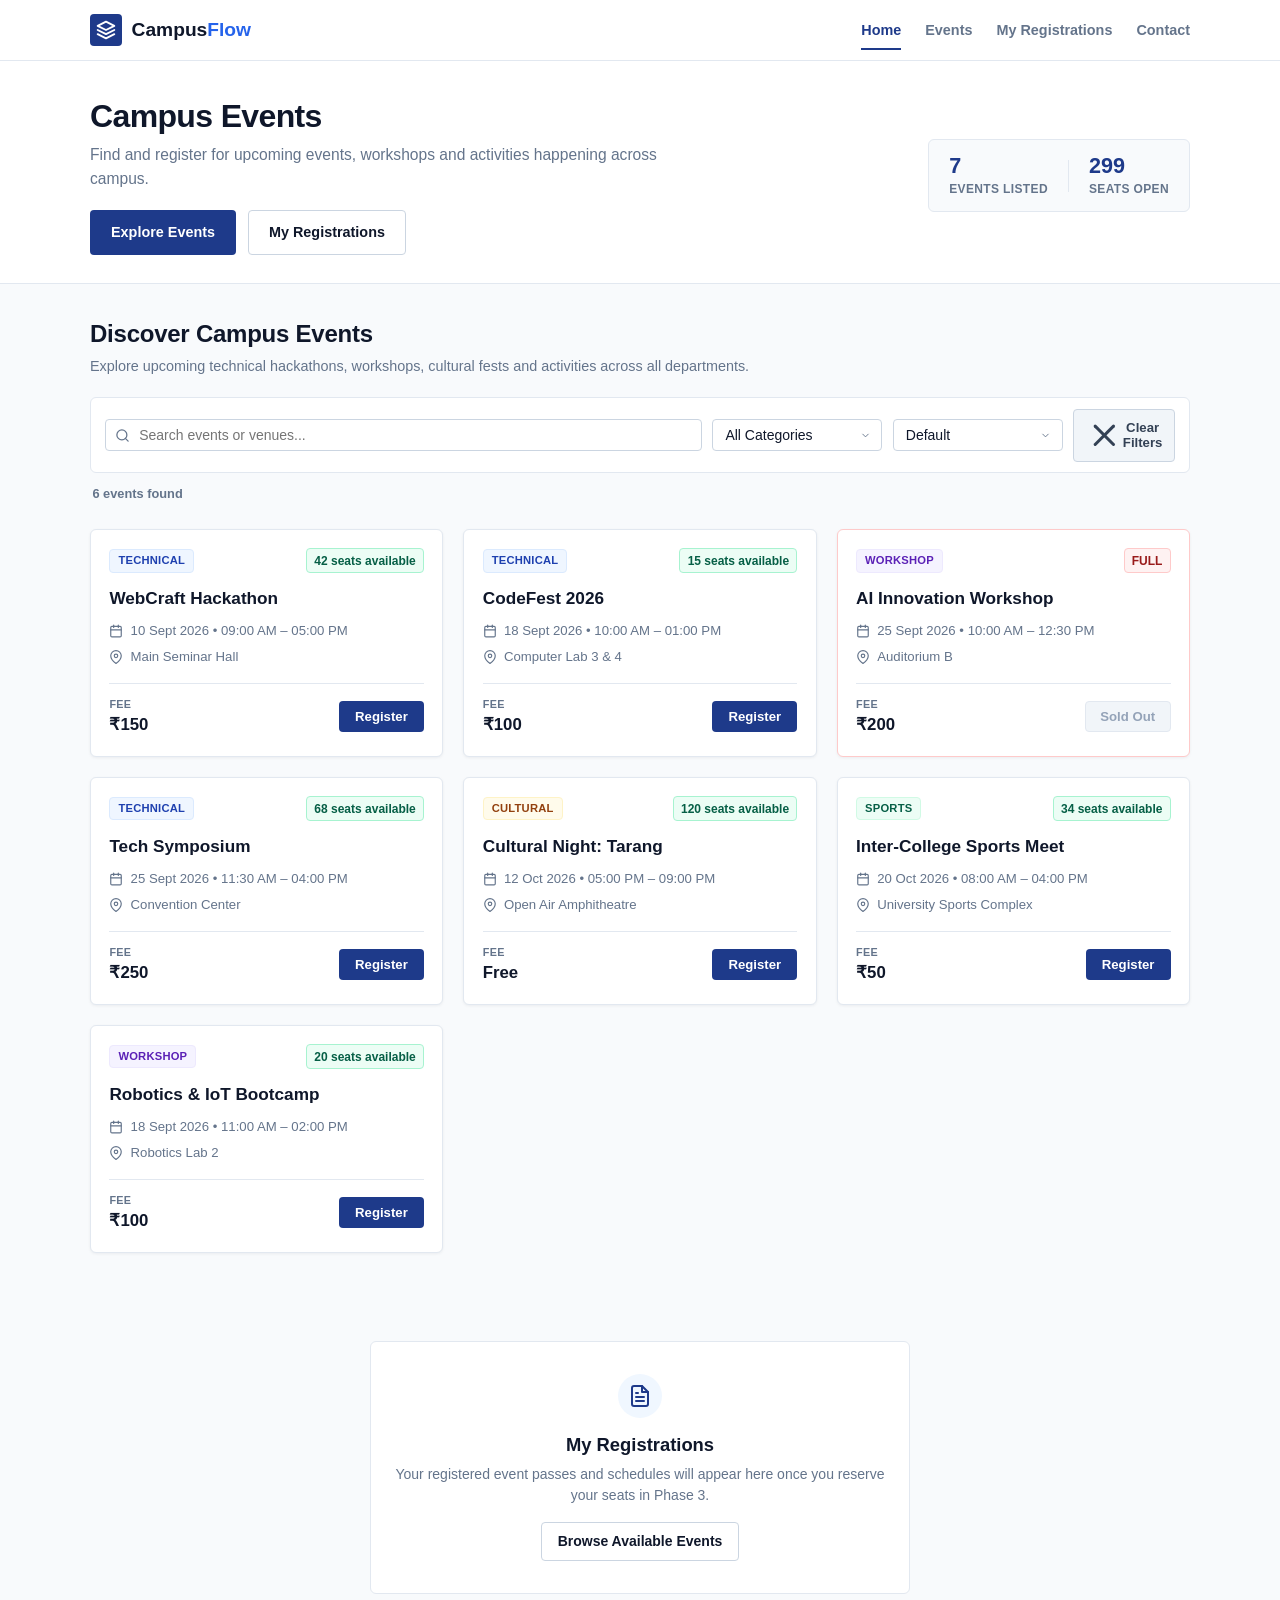
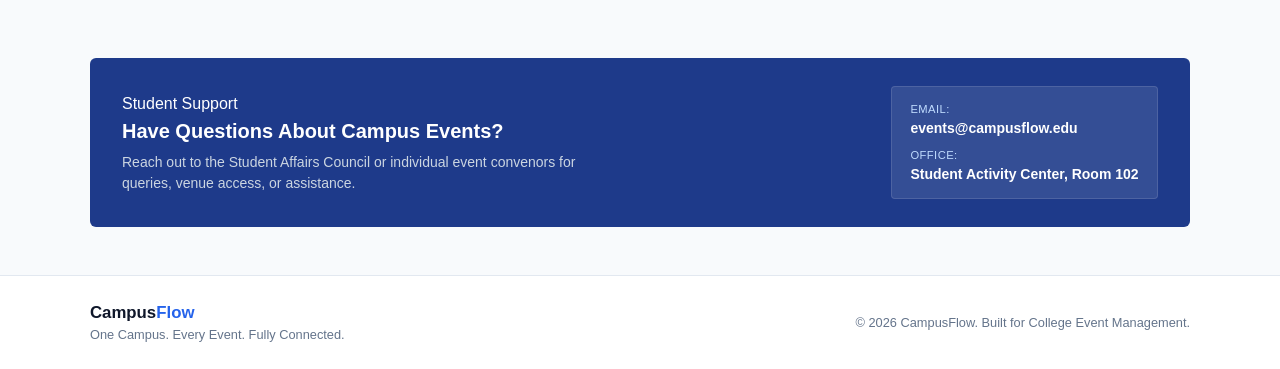
==== commit 2d050080: "change" ====
--- a/index.html
+++ b/index.html
@@ -401,6 +401,7 @@
 
     <!-- Scripts (Loaded in dependency order) -->
     <script src="js/data.js"></script>
+    <script src="js/storage.js"></script>
     <script src="js/events.js"></script>
     <script src="js/registration.js"></script>
     <script src="js/app.js"></script>
--- a/css/style.css
+++ b/css/style.css
@@ -1,720 +1,1285 @@
-/* ============================================================
-   CampusFlow Admin — SaaS Dashboard Design
-   Reference: Dark bento-grid layout with left icon sidebar
-   ============================================================ */
-
-@import url('https://fonts.googleapis.com/css2?family=Inter:wght@400;500;600;700;800&display=swap');
-
+/* ==========================================================================
+   CampusFlow — College Event Management Portal Stylesheet
+   Theme: Practical Student-Built College Web Portal
+   ========================================================================== */
+
+/* --------------------------------------------------------------------------
+   1. Design Tokens & Variables
+   -------------------------------------------------------------------------- */
 :root {
-    --bg:          #0d0d0d;
-    --surface:     #161616;
-    --surface-2:   #1e1e1e;
-    --surface-3:   #252525;
-    --border:      #2a2a2a;
-    --border-light:#222222;
-
-    --accent:       #7c6af7;
-    --accent-2:     rgba(124, 106, 247, 0.15);
-    --accent-border:rgba(124, 106, 247, 0.3);
-
-    --green:        #22c55e;
-    --green-dim:    rgba(34, 197, 94, 0.12);
-    --green-border: rgba(34, 197, 94, 0.25);
-    --amber:        #f59e0b;
-    --amber-dim:    rgba(245, 158, 11, 0.12);
-    --red:          #ef4444;
-    --red-dim:      rgba(239, 68, 68, 0.12);
-    --red-border:   rgba(239, 68, 68, 0.25);
-    --blue:         #3b82f6;
-    --blue-dim:     rgba(59, 130, 246, 0.12);
-
-    --text:    #ffffff;
-    --text-2:  #888888;
-    --text-3:  #555555;
-
-    --r-sm:    6px;
-    --r-md:    10px;
-    --r-lg:    14px;
-    --r-xl:    18px;
-
-    --sidebar-w: 58px;
-    --topbar-h:  58px;
-
-    --font: 'Inter', system-ui, sans-serif;
-}
-
-*, *::before, *::after { box-sizing: border-box; margin: 0; padding: 0; }
+    /* Institutional Navy & Slate Palette */
+    --color-primary-dark: #0f172a;       /* Deep slate heading */
+    --color-primary: #1e3a8a;            /* Classic collegiate navy blue */
+    --color-primary-hover: #172554;      /* Dark navy hover */
+    --color-primary-light: #2563eb;      /* Action blue */
+    --color-primary-subtle: #f0f7ff;     /* Light blue tint */
+    --color-primary-border: #bfdbfe;     /* Light blue border */
+
+    /* Category Tag Colors */
+    --cat-tech-text: #1e40af;
+    --cat-tech-bg: #eff6ff;
+    --cat-tech-border: #dbeafe;
+
+    --cat-workshop-text: #5b21b6;
+    --cat-workshop-bg: #f5f3ff;
+    --cat-workshop-border: #ede9fe;
+
+    --cat-cultural-text: #92400e;
+    --cat-cultural-bg: #fffbeb;
+    --cat-cultural-border: #fef3c7;
+
+    --cat-sports-text: #065f46;
+    --cat-sports-bg: #ecfdf5;
+    --cat-sports-border: #d1fae5;
+
+    /* Status Indicators */
+    --status-available-text: #065f46;
+    --status-available-bg: #ecfdf5;
+    --status-available-border: #a7f3d0;
+
+    --status-full-text: #991b1b;
+    --status-full-bg: #fef2f2;
+    --status-full-border: #fecaca;
+
+    /* Surfaces & Neutrals */
+    --color-bg-page: #f8fafc;
+    --color-bg-surface: #ffffff;
+    --color-bg-muted: #f1f5f9;
+    --color-text-main: #0f172a;
+    --color-text-body: #334155;
+    --color-text-muted: #64748b;
+    --color-border: #e2e8f0;
+    --color-border-input: #cbd5e1;
+    --color-border-focus: #1e3a8a;
+
+    /* Typography */
+    --font-sans: 'Plus Jakarta Sans', -apple-system, BlinkMacSystemFont, 'Segoe UI', Roboto, Helvetica, Arial, sans-serif;
+    
+    /* Layout & Sizing */
+    --container-max-width: 1140px;
+    --radius-sm: 4px;
+    --radius-md: 6px;
+    --radius-lg: 8px;
+
+    /* Subtle, Practical Shadows */
+    --shadow-sm: 0 1px 2px 0 rgba(15, 23, 42, 0.05);
+    --shadow-card: 0 1px 3px 0 rgba(15, 23, 42, 0.06);
+    --shadow-hover: 0 3px 6px -1px rgba(15, 23, 42, 0.08);
+
+    /* Transitions */
+    --transition-fast: 0.15s ease;
+}
+
+/* --------------------------------------------------------------------------
+   2. Reset & Base Styles
+   -------------------------------------------------------------------------- */
+*, *::before, *::after {
+    box-sizing: border-box;
+    margin: 0;
+    padding: 0;
+}
+
+html {
+    scroll-behavior: smooth;
+    font-size: 16px;
+}
 
 body {
-    background: var(--bg);
-    color: var(--text);
-    font-family: var(--font);
-    font-size: 13px;
+    font-family: var(--font-sans);
+    background-color: var(--color-bg-page);
+    color: var(--color-text-body);
     line-height: 1.5;
     -webkit-font-smoothing: antialiased;
-    display: flex;
-    min-height: 100vh;
-}
-
-/* ── SIDEBAR ────────────────────────────────────────────────── */
-.sidebar {
-    width: var(--sidebar-w);
-    background: var(--surface);
-    border-right: 1px solid var(--border);
-    display: flex;
-    flex-direction: column;
-    align-items: center;
-    padding: 16px 0;
-    position: fixed;
-    top: 0;
-    left: 0;
-    height: 100vh;
-    z-index: 200;
-}
-
-.sidebar-logo {
-    width: 34px;
-    height: 34px;
-    background: var(--accent);
-    border-radius: var(--r-md);
-    display: flex;
-    align-items: center;
-    justify-content: center;
-    font-size: 13px;
-    font-weight: 800;
-    color: #fff;
-    margin-bottom: 28px;
-    flex-shrink: 0;
-}
-
-.sidebar-nav {
-    display: flex;
-    flex-direction: column;
-    gap: 4px;
+    -moz-osx-font-smoothing: grayscale;
+    overflow-x: hidden;
+}
+
+img, svg {
+    display: block;
+    max-width: 100%;
+}
+
+a {
+    color: inherit;
+    text-decoration: none;
+}
+
+ul {
+    list-style: none;
+}
+
+button, input, select {
+    font-family: inherit;
+}
+
+button {
+    cursor: pointer;
+    border: none;
+    background: none;
+}
+
+.container {
     width: 100%;
-    padding: 0 8px;
-    flex: 1;
-}
-
-.sidebar-btn {
-    width: 100%;
-    height: 38px;
-    border-radius: var(--r-md);
-    display: flex;
-    align-items: center;
-    justify-content: center;
-    background: transparent;
-    border: none;
-    color: var(--text-3);
-    cursor: pointer;
-    transition: all 0.15s;
-    position: relative;
-}
-
-.sidebar-btn:hover {
-    background: var(--surface-2);
-    color: var(--text-2);
-}
-
-.sidebar-btn.active {
-    background: var(--surface-3);
-    color: var(--text);
-}
-
-.sidebar-btn svg { flex-shrink: 0; }
-
-.sidebar-divider {
-    width: 24px;
-    height: 1px;
-    background: var(--border);
-    margin: 8px auto;
-}
-
-.sidebar-bottom {
-    padding: 0 8px;
-    width: 100%;
-}
-
-/* ── MAIN WRAPPER ───────────────────────────────────────────── */
-.admin-wrapper {
-    margin-left: var(--sidebar-w);
-    flex: 1;
-    display: flex;
-    flex-direction: column;
-    min-height: 100vh;
-    min-width: 0;
-}
-
-/* ── TOPBAR ─────────────────────────────────────────────────── */
-.topbar {
-    height: var(--topbar-h);
-    background: var(--surface);
-    border-bottom: 1px solid var(--border);
-    display: flex;
-    align-items: center;
-    justify-content: space-between;
-    padding: 0 20px;
+    max-width: var(--container-max-width);
+    margin-left: auto;
+    margin-right: auto;
+    padding-left: 1.25rem;
+    padding-right: 1.25rem;
+}
+
+/* --------------------------------------------------------------------------
+   3. Header & Navigation
+   -------------------------------------------------------------------------- */
+.site-header {
     position: sticky;
     top: 0;
     z-index: 100;
-    gap: 16px;
-}
-
-.topbar-left {
-    display: flex;
-    align-items: center;
-    gap: 14px;
-}
-
-.topbar-title {
-    font-size: 18px;
-    font-weight: 700;
-    letter-spacing: -0.3px;
-}
-
-.topbar-right {
-    display: flex;
-    align-items: center;
-    gap: 10px;
+    background-color: #ffffff;
+    border-bottom: 1px solid var(--color-border);
+}
+
+.header-container {
+    display: flex;
+    align-items: center;
+    justify-content: space-between;
+    height: 60px;
+}
+
+.brand-logo {
+    display: flex;
+    align-items: center;
+    gap: 0.6rem;
+    font-weight: 700;
+    font-size: 1.2rem;
+    color: var(--color-primary-dark);
+}
+
+.brand-icon {
+    width: 32px;
+    height: 32px;
+    border-radius: var(--radius-sm);
+    background-color: var(--color-primary);
+    color: #ffffff;
+    display: flex;
+    align-items: center;
+    justify-content: center;
+    padding: 6px;
+}
+
+.brand-accent {
+    color: var(--color-primary-light);
+}
+
+.nav-links {
+    display: flex;
+    align-items: center;
+    gap: 1.5rem;
+}
+
+.nav-link {
+    font-size: 0.9rem;
+    font-weight: 600;
+    color: var(--color-text-muted);
+    transition: color var(--transition-fast);
+    padding: 0.35rem 0;
+    position: relative;
+}
+
+.nav-link:hover,
+.nav-link.active {
+    color: var(--color-primary);
+}
+
+.nav-link.active::after {
+    content: '';
+    position: absolute;
+    bottom: -6px;
+    left: 0;
+    width: 100%;
+    height: 2px;
+    background-color: var(--color-primary);
+}
+
+.mobile-menu-toggle {
+    display: none;
+    flex-direction: column;
+    justify-content: space-around;
+    width: 28px;
+    height: 28px;
+    padding: 3px;
+    background: transparent;
+    border: none;
+    cursor: pointer;
+}
+
+.hamburger-line {
+    width: 100%;
+    height: 2px;
+    background-color: var(--color-primary-dark);
+    border-radius: 1px;
+}
+
+/* --------------------------------------------------------------------------
+   4. Buttons
+   -------------------------------------------------------------------------- */
+.btn {
+    display: inline-flex;
+    align-items: center;
+    justify-content: center;
+    font-weight: 600;
+    font-size: 0.875rem;
+    padding: 0.5rem 1rem;
+    border-radius: var(--radius-sm);
+    transition: background-color var(--transition-fast), border-color var(--transition-fast), color var(--transition-fast);
+    text-align: center;
+    border: 1px solid transparent;
+}
+
+.btn-primary {
+    background-color: var(--color-primary);
+    color: #ffffff;
+}
+
+.btn-primary:hover:not(:disabled) {
+    background-color: var(--color-primary-hover);
+}
+
+.btn-secondary {
+    background-color: #ffffff;
+    color: var(--color-text-main);
+    border-color: var(--color-border-input);
+}
+
+.btn-secondary:hover {
+    background-color: var(--color-bg-muted);
+    color: var(--color-primary-dark);
+}
+
+.btn-hero-primary {
+    background-color: var(--color-primary);
+    color: #ffffff;
+    padding: 0.65rem 1.25rem;
+    font-size: 0.9rem;
+    font-weight: 600;
+}
+
+.btn-hero-primary:hover {
+    background-color: var(--color-primary-hover);
+}
+
+.btn-hero-secondary {
+    background-color: #ffffff;
+    color: var(--color-primary-dark);
+    border-color: var(--color-border-input);
+    padding: 0.65rem 1.25rem;
+    font-size: 0.9rem;
+    font-weight: 600;
+}
+
+.btn-hero-secondary:hover {
+    background-color: var(--color-bg-muted);
+}
+
+.btn-disabled {
+    background-color: #f1f5f9;
+    color: #94a3b8;
+    border-color: #e2e8f0;
+    cursor: not-allowed;
+}
+
+/* --------------------------------------------------------------------------
+   5. Hero Section (Compact & Left-Aligned)
+   -------------------------------------------------------------------------- */
+.hero-section {
+    background-color: #ffffff;
+    padding: 2.25rem 0 1.75rem;
+    border-bottom: 1px solid var(--color-border);
+}
+
+.hero-container {
+    display: flex;
+    align-items: center;
+    justify-content: space-between;
+    gap: 2rem;
+}
+
+.hero-main {
+    max-width: 620px;
+}
+
+.hero-title {
+    font-size: 2rem;
+    font-weight: 800;
+    color: var(--color-primary-dark);
+    line-height: 1.2;
+    letter-spacing: -0.02em;
+    margin-bottom: 0.5rem;
+}
+
+.hero-subtitle {
+    font-size: 0.975rem;
+    color: var(--color-text-muted);
+    line-height: 1.5;
+    margin-bottom: 1.25rem;
+}
+
+.hero-cta-group {
+    display: flex;
+    align-items: center;
+    gap: 0.75rem;
+    flex-wrap: wrap;
+}
+
+/* Compact Meta Summary Strip */
+.hero-meta-summary {
+    display: flex;
+    align-items: center;
+    gap: 1.25rem;
+    background-color: var(--color-bg-page);
+    border: 1px solid var(--color-border);
+    border-radius: var(--radius-md);
+    padding: 0.85rem 1.25rem;
     flex-shrink: 0;
 }
 
-/* Pill search */
-.search-pill {
-    display: flex;
-    align-items: center;
-    gap: 8px;
-    background: var(--surface-2);
-    border: 1px solid var(--border);
-    border-radius: 9999px;
-    padding: 7px 14px;
-    min-width: 200px;
-}
-
-.search-pill input {
-    background: none;
-    border: none;
+.summary-metric {
+    display: flex;
+    flex-direction: column;
+}
+
+.metric-val {
+    font-size: 1.35rem;
+    font-weight: 800;
+    color: var(--color-primary);
+    line-height: 1.1;
+}
+
+.metric-lbl {
+    font-size: 0.75rem;
+    font-weight: 600;
+    color: var(--color-text-muted);
+    text-transform: uppercase;
+    letter-spacing: 0.03em;
+    margin-top: 0.15rem;
+}
+
+.summary-divider {
+    width: 1px;
+    height: 32px;
+    background-color: var(--color-border);
+}
+
+/* --------------------------------------------------------------------------
+   6. Event Discovery Section
+   -------------------------------------------------------------------------- */
+.events-section {
+    padding: 2rem 0 3.5rem;
+}
+
+.section-header {
+    text-align: left;
+    margin-bottom: 1.25rem;
+}
+
+.section-title {
+    font-size: 1.5rem;
+    font-weight: 800;
+    color: var(--color-primary-dark);
+    letter-spacing: -0.01em;
+    margin-bottom: 0.25rem;
+}
+
+.section-subtitle {
+    font-size: 0.9rem;
+    color: var(--color-text-muted);
+}
+
+/* Event Discovery Controls Toolbar */
+.events-controls-wrapper {
+    margin-bottom: 1.5rem;
+}
+
+.events-controls {
+    display: flex;
+    align-items: center;
+    gap: 0.65rem;
+    flex-wrap: wrap;
+    background-color: #ffffff;
+    padding: 0.65rem 0.85rem;
+    border-radius: var(--radius-md);
+    border: 1px solid var(--color-border);
+}
+
+.control-group {
+    position: relative;
+    display: flex;
+    align-items: center;
+}
+
+.search-group {
+    flex: 1 1 240px;
+}
+
+.filter-group,
+.sort-group {
+    flex: 0 1 170px;
+}
+
+.clear-group {
+    flex: 0 0 auto;
+}
+
+.control-input,
+.control-select {
+    width: 100%;
+    font-size: 0.875rem;
+    color: var(--color-text-main);
+    background-color: #ffffff;
+    border: 1px solid var(--color-border-input);
+    border-radius: var(--radius-sm);
+    padding: 0.45rem 0.75rem;
     outline: none;
-    font-family: inherit;
-    font-size: 13px;
-    color: var(--text);
-    width: 100%;
-}
-
-.search-pill input::placeholder { color: var(--text-3); }
-
-.search-pill svg { color: var(--text-3); flex-shrink: 0; }
-
-/* Admin badge pill */
-.admin-badge {
-    font-size: 11px;
-    font-weight: 700;
-    letter-spacing: 0.4px;
-    color: var(--amber);
-    background: var(--amber-dim);
-    border: 1px solid rgba(245, 158, 11, 0.25);
-    padding: 3px 8px;
-    border-radius: 9999px;
-}
-
-/* Icon buttons in topbar */
-.icon-btn {
-    width: 34px;
-    height: 34px;
-    border-radius: 9999px;
-    border: 1px solid var(--border);
-    background: var(--surface-2);
-    color: var(--text-2);
-    display: flex;
-    align-items: center;
-    justify-content: center;
+    transition: border-color var(--transition-fast);
+}
+
+.search-group .control-input {
+    padding-left: 2.1rem;
+}
+
+.search-icon {
+    position: absolute;
+    left: 0.65rem;
+    width: 15px;
+    height: 15px;
+    color: var(--color-text-muted);
+    pointer-events: none;
+}
+
+.control-select {
     cursor: pointer;
-    transition: all 0.15s;
-}
-.icon-btn:hover { background: var(--surface-3); color: var(--text); }
-
-/* ── MAIN CONTENT ───────────────────────────────────────────── */
-.admin-content {
-    padding: 20px;
-    flex: 1;
-    overflow: hidden;
-}
-
-/* ── BENTO STATS GRID ───────────────────────────────────────── */
-.bento-grid {
+    appearance: none;
+    background-image: url("data:image/svg+xml,%3Csvg xmlns='http://www.w3.org/2000/svg' width='14' height='14' viewBox='0 0 24 24' fill='none' stroke='%2364748b' stroke-width='2' stroke-linecap='round' stroke-linejoin='round'%3E%3Cpolyline points='6 9 12 15 18 9'%3E%3C/polyline%3E%3C/svg%3E");
+    background-repeat: no-repeat;
+    background-position: right 0.65rem center;
+    background-size: 11px;
+    padding-right: 1.85rem;
+}
+
+.control-input:focus,
+.control-select:focus {
+    border-color: var(--color-border-focus);
+}
+
+.btn-clear-filters {
+    background-color: var(--color-bg-muted);
+    color: var(--color-text-body);
+    border: 1px solid var(--color-border-input);
+    border-radius: var(--radius-sm);
+    font-size: 0.825rem;
+    font-weight: 600;
+    padding: 0.45rem 0.75rem;
+}
+
+.btn-clear-filters:hover {
+    background-color: #fee2e2;
+    color: #991b1b;
+    border-color: #fca5a5;
+}
+
+.events-results-meta {
+    margin-top: 0.5rem;
+    padding: 0 0.15rem;
+}
+
+.results-count {
+    font-size: 0.8rem;
+    font-weight: 600;
+    color: var(--color-text-muted);
+}
+
+.events-grid {
     display: grid;
-    grid-template-columns: repeat(4, 1fr);
-    gap: 12px;
-    margin-bottom: 16px;
-}
-
-.bento-card {
-    background: var(--surface);
-    border: 1px solid var(--border);
-    border-radius: var(--r-xl);
-    padding: 18px 20px;
+    grid-template-columns: repeat(auto-fill, minmax(320px, 1fr));
+    gap: 1.25rem;
+}
+
+/* --------------------------------------------------------------------------
+   7. Event Card (Practical & Scan-friendly)
+   -------------------------------------------------------------------------- */
+.event-card {
+    background-color: #ffffff;
+    border: 1px solid var(--color-border);
+    border-radius: var(--radius-md);
+    padding: 1.15rem;
     display: flex;
     flex-direction: column;
     justify-content: space-between;
-    gap: 12px;
-    transition: border-color 0.15s;
-    min-height: 110px;
-}
-
-.bento-card:hover { border-color: #333; }
-
-.bento-card-label {
-    font-size: 12px;
-    color: var(--text-2);
-    font-weight: 500;
-}
-
-.bento-card-value {
-    font-size: 2rem;
+    box-shadow: var(--shadow-card);
+    transition: border-color var(--transition-fast), box-shadow var(--transition-fast);
+}
+
+.event-card:hover {
+    border-color: var(--color-border-input);
+    box-shadow: var(--shadow-hover);
+}
+
+.event-card--full {
+    border-color: var(--status-full-border);
+}
+
+.event-card-header {
+    display: flex;
+    align-items: center;
+    justify-content: space-between;
+    gap: 0.5rem;
+    margin-bottom: 0.85rem;
+}
+
+/* Category Badges */
+.category-badge {
+    display: inline-block;
+    font-size: 0.7rem;
+    font-weight: 700;
+    padding: 0.15rem 0.5rem;
+    border-radius: var(--radius-sm);
+    text-transform: uppercase;
+    letter-spacing: 0.02em;
+    border: 1px solid transparent;
+}
+
+.category-technical {
+    background-color: var(--cat-tech-bg);
+    color: var(--cat-tech-text);
+    border-color: var(--cat-tech-border);
+}
+
+.category-workshop {
+    background-color: var(--cat-workshop-bg);
+    color: var(--cat-workshop-text);
+    border-color: var(--cat-workshop-border);
+}
+
+.category-cultural {
+    background-color: var(--cat-cultural-bg);
+    color: var(--cat-cultural-text);
+    border-color: var(--cat-cultural-border);
+}
+
+.category-sports {
+    background-color: var(--cat-sports-bg);
+    color: var(--cat-sports-text);
+    border-color: var(--cat-sports-border);
+}
+
+/* Seat Badges */
+.seat-badge {
+    font-size: 0.75rem;
+    font-weight: 600;
+    padding: 0.15rem 0.45rem;
+    border-radius: var(--radius-sm);
+    border: 1px solid transparent;
+}
+
+.seat-badge--available {
+    background-color: var(--status-available-bg);
+    color: var(--status-available-text);
+    border-color: var(--status-available-border);
+}
+
+.seat-badge--full {
+    background-color: var(--status-full-bg);
+    color: var(--status-full-text);
+    border-color: var(--status-full-border);
+    font-weight: 700;
+}
+
+.event-card-body {
+    flex-grow: 1;
+    margin-bottom: 1rem;
+}
+
+.event-title {
+    font-size: 1.075rem;
+    font-weight: 700;
+    color: var(--color-primary-dark);
+    line-height: 1.3;
+    margin-bottom: 0.75rem;
+}
+
+.event-meta-list {
+    display: flex;
+    flex-direction: column;
+    gap: 0.4rem;
+}
+
+.event-meta-item {
+    display: flex;
+    align-items: center;
+    gap: 0.45rem;
+    font-size: 0.825rem;
+    color: var(--color-text-muted);
+}
+
+.meta-icon {
+    width: 14px;
+    height: 14px;
+    color: #64748b;
+    flex-shrink: 0;
+}
+
+.event-card-footer {
+    display: flex;
+    align-items: center;
+    justify-content: space-between;
+    padding-top: 0.75rem;
+    border-top: 1px solid var(--color-border);
+    margin-top: auto;
+}
+
+.event-pricing {
+    display: flex;
+    flex-direction: column;
+}
+
+.price-label {
+    font-size: 0.675rem;
+    font-weight: 600;
+    color: var(--color-text-muted);
+    text-transform: uppercase;
+    letter-spacing: 0.03em;
+}
+
+.price-value {
+    font-size: 1.05rem;
     font-weight: 800;
-    letter-spacing: -1px;
-    line-height: 1;
-    color: var(--text);
-}
-
-.bento-card-footer {
+    color: var(--color-primary-dark);
+}
+
+.btn-register {
+    min-width: 85px;
+    padding: 0.45rem 0.9rem;
+    font-size: 0.825rem;
+}
+
+/* Empty State */
+.no-events-state {
+    grid-column: 1 / -1;
+    text-align: center;
+    padding: 2.75rem 1.25rem;
+    background-color: #ffffff;
+    border: 1px solid var(--color-border);
+    border-radius: var(--radius-md);
+    color: var(--color-text-muted);
+    display: flex;
+    flex-direction: column;
+    align-items: center;
+    justify-content: center;
+}
+
+.no-events-icon {
+    width: 40px;
+    height: 40px;
+    background-color: var(--color-bg-muted);
+    color: #64748b;
+    border-radius: 50%;
+    display: flex;
+    align-items: center;
+    justify-content: center;
+    margin-bottom: 0.75rem;
+}
+
+.no-events-icon svg {
+    width: 20px;
+    height: 20px;
+}
+
+.no-events-title {
+    font-size: 1.05rem;
+    font-weight: 700;
+    color: var(--color-primary-dark);
+    margin-bottom: 0.2rem;
+}
+
+.no-events-subtitle {
+    font-size: 0.85rem;
+    color: var(--color-text-muted);
+}
+
+/* --------------------------------------------------------------------------
+   8. Placeholder & Contact Sections
+   -------------------------------------------------------------------------- */
+.placeholder-section {
+    padding: 2rem 0;
+}
+
+.placeholder-card {
+    background-color: #ffffff;
+    border: 1px solid var(--color-border);
+    border-radius: var(--radius-md);
+    padding: 2rem 1.25rem;
+    text-align: center;
+    max-width: 540px;
+    margin: 0 auto;
+}
+
+.placeholder-icon {
+    width: 44px;
+    height: 44px;
+    background-color: var(--color-primary-subtle);
+    color: var(--color-primary);
+    border-radius: 50%;
+    display: flex;
+    align-items: center;
+    justify-content: center;
+    margin: 0 auto 0.85rem;
+    padding: 10px;
+}
+
+.placeholder-title {
+    font-size: 1.15rem;
+    font-weight: 700;
+    color: var(--color-primary-dark);
+    margin-bottom: 0.35rem;
+}
+
+.placeholder-text {
+    font-size: 0.875rem;
+    color: var(--color-text-muted);
+    margin-bottom: 1rem;
+    line-height: 1.5;
+}
+
+.contact-section {
+    padding: 2rem 0 3rem;
+}
+
+.contact-card {
+    background-color: #1e3a8a;
+    color: #ffffff;
+    border-radius: var(--radius-md);
+    padding: 1.75rem 2rem;
     display: flex;
     align-items: center;
     justify-content: space-between;
-}
-
-.bento-pill {
-    display: inline-flex;
-    align-items: center;
-    gap: 4px;
-    padding: 3px 8px;
-    border-radius: 9999px;
-    font-size: 11px;
+    gap: 1.5rem;
+}
+
+.contact-info {
+    max-width: 500px;
+}
+
+.contact-title {
+    font-size: 1.25rem;
+    font-weight: 700;
+    margin-bottom: 0.35rem;
+}
+
+.contact-text {
+    color: #cbd5e1;
+    font-size: 0.875rem;
+}
+
+.contact-details {
+    display: flex;
+    flex-direction: column;
+    gap: 0.5rem;
+    background-color: rgba(255, 255, 255, 0.1);
+    padding: 0.85rem 1.15rem;
+    border-radius: var(--radius-sm);
+    min-width: 260px;
+    border: 1px solid rgba(255, 255, 255, 0.12);
+}
+
+.contact-item {
+    display: flex;
+    flex-direction: column;
+}
+
+.contact-label {
+    font-size: 0.7rem;
+    text-transform: uppercase;
+    letter-spacing: 0.04em;
+    color: #bfdbfe;
+}
+
+.contact-value {
+    font-size: 0.875rem;
     font-weight: 600;
-}
-
-.bento-pill.green  { background: var(--green-dim); color: var(--green); border: 1px solid var(--green-border); }
-.bento-pill.red    { background: var(--red-dim); color: var(--red); border: 1px solid var(--red-border); }
-.bento-pill.purple { background: var(--accent-2); color: var(--accent); border: 1px solid var(--accent-border); }
-.bento-pill.amber  { background: var(--amber-dim); color: var(--amber); border: 1px solid rgba(245,158,11,.25); }
-
-.bento-icon {
-    width: 32px;
-    height: 32px;
-    border-radius: var(--r-md);
-    display: flex;
-    align-items: center;
-    justify-content: center;
-}
-
-.bento-icon.events        { background: var(--accent-2); color: var(--accent); }
-.bento-icon.registrations { background: var(--green-dim); color: var(--green); }
-.bento-icon.seats         { background: var(--blue-dim); color: var(--blue); }
-.bento-icon.cancelled     { background: var(--red-dim); color: var(--red); }
-
-/* ── TAB TOOLBAR ────────────────────────────────────────────── */
-.content-toolbar {
+    color: #ffffff;
+}
+
+/* --------------------------------------------------------------------------
+   9. Footer
+   -------------------------------------------------------------------------- */
+.site-footer {
+    background-color: #ffffff;
+    border-top: 1px solid var(--color-border);
+    padding: 1.5rem 0;
+}
+
+.footer-container {
     display: flex;
     align-items: center;
     justify-content: space-between;
-    gap: 12px;
-    margin-bottom: 14px;
     flex-wrap: wrap;
-}
-
-.tab-group {
-    display: flex;
-    background: var(--surface);
-    border: 1px solid var(--border);
-    border-radius: var(--r-lg);
-    padding: 3px;
-    gap: 2px;
-}
-
-.tab-pill {
-    background: none;
-    border: none;
-    font-family: inherit;
-    font-size: 12.5px;
-    font-weight: 600;
-    color: var(--text-3);
-    padding: 6px 14px;
-    border-radius: var(--r-md);
-    cursor: pointer;
-    transition: all 0.15s;
-}
-
-.tab-pill:hover { color: var(--text-2); }
-
-.tab-pill.active {
-    background: var(--surface-3);
-    color: var(--text);
-}
-
-.toolbar-right {
-    display: flex;
-    align-items: center;
-    gap: 8px;
-}
-
-/* search inside toolbar */
-.search-bar {
-    display: flex;
-    align-items: center;
-    gap: 8px;
-    background: var(--surface);
-    border: 1px solid var(--border);
-    border-radius: var(--r-lg);
-    padding: 8px 12px;
-}
-
-.search-bar input {
-    background: none;
-    border: none;
-    outline: none;
-    font-family: inherit;
-    font-size: 12.5px;
-    color: var(--text);
-    width: 200px;
-}
-
-.search-bar input::placeholder { color: var(--text-3); }
-.search-bar svg { color: var(--text-3); flex-shrink: 0; }
-
-.select-pill {
-    background: var(--surface);
-    border: 1px solid var(--border);
-    border-radius: var(--r-lg);
-    padding: 8px 12px;
-    color: var(--text-2);
-    font-size: 12.5px;
-    font-family: inherit;
-    outline: none;
-    cursor: pointer;
-}
-.select-pill:focus { border-color: var(--accent); color: var(--text); }
-
-/* ── DATA TABLE ─────────────────────────────────────────────── */
-.data-card {
-    background: var(--surface);
-    border: 1px solid var(--border);
-    border-radius: var(--r-xl);
-    overflow: hidden;
-}
-
-.data-table {
-    width: 100%;
-    border-collapse: collapse;
-    font-size: 12.5px;
-    text-align: left;
-}
-
-.data-table th {
-    background: var(--surface-2);
-    color: var(--text-3);
-    font-size: 11px;
-    font-weight: 600;
-    text-transform: uppercase;
-    letter-spacing: 0.5px;
-    padding: 11px 18px;
-    border-bottom: 1px solid var(--border);
-}
-
-.data-table td {
-    padding: 13px 18px;
-    border-bottom: 1px solid var(--border-light);
-    color: var(--text);
-    vertical-align: middle;
-}
-
-.data-table tbody tr:hover td { background: var(--surface-2); }
-.data-table tbody tr:last-child td { border-bottom: none; }
-
-.cell-main {
-    font-weight: 600;
-    color: var(--text);
-    font-size: 13px;
-}
-
-.cell-sub {
-    font-size: 11.5px;
-    color: var(--text-3);
-    margin-top: 2px;
-}
-
-.cell-id {
-    font-family: 'Courier New', monospace;
-    font-size: 11px;
-    color: var(--text-3);
-    background: var(--surface-2);
-    padding: 2px 6px;
-    border-radius: var(--r-sm);
-    border: 1px solid var(--border);
-}
-
-/* ── ACTION BUTTONS ─────────────────────────────────────────── */
-.action-group { display: flex; align-items: center; gap: 5px; }
-
-.act-btn {
-    width: 28px;
-    height: 28px;
-    border-radius: var(--r-md);
-    display: inline-flex;
-    align-items: center;
-    justify-content: center;
-    border: 1px solid var(--border);
-    background: transparent;
-    color: var(--text-3);
-    cursor: pointer;
-    font-size: 12px;
-    transition: all 0.15s;
-}
-
-.act-btn:hover              { background: var(--surface-2); color: var(--text-2); }
-.act-btn.edit:hover         { border-color: var(--accent-border); color: var(--accent); }
-.act-btn.destroy:hover      { border-color: var(--red-border); color: var(--red); }
-
-/* ── BADGES ─────────────────────────────────────────────────── */
-.badge {
-    display: inline-flex;
-    align-items: center;
-    padding: 3px 8px;
-    border-radius: 9999px;
-    font-size: 10.5px;
-    font-weight: 600;
-    letter-spacing: 0.2px;
-}
-
-.badge-tech       { background: var(--accent-2); color: var(--accent); border: 1px solid var(--accent-border); }
-.badge-workshop   { background: rgba(236,72,153,.12); color: #f472b6; border: 1px solid rgba(236,72,153,.25); }
-.badge-cultural   { background: var(--amber-dim); color: var(--amber); border: 1px solid rgba(245,158,11,.25); }
-.badge-sports     { background: var(--green-dim); color: var(--green); border: 1px solid var(--green-border); }
-.badge-conference { background: var(--blue-dim); color: var(--blue); border: 1px solid rgba(59,130,246,.25); }
-.badge-registered { background: var(--green-dim); color: var(--green); border: 1px solid var(--green-border); }
-.badge-cancelled  { background: var(--red-dim); color: var(--red); border: 1px solid var(--red-border); }
-
-.seat-ok      { color: var(--green); font-weight: 600; font-size: 12px; }
-.seat-low     { color: var(--amber); font-weight: 600; font-size: 12px; }
-.seat-none    { color: var(--red);   font-weight: 600; font-size: 12px; }
-
-/* ── BUTTONS ────────────────────────────────────────────────── */
-.btn {
-    display: inline-flex;
-    align-items: center;
-    justify-content: center;
-    gap: 6px;
-    padding: 8px 16px;
-    border-radius: var(--r-lg);
-    font-size: 12.5px;
-    font-weight: 600;
-    cursor: pointer;
-    border: 1px solid transparent;
-    font-family: inherit;
-    transition: all 0.15s;
-    white-space: nowrap;
-}
-
-.btn-primary {
-    background: var(--accent);
-    color: #fff;
-    border-color: var(--accent);
-}
-.btn-primary:hover { background: #6a5ae0; border-color: #6a5ae0; }
-
-.btn-secondary {
-    background: var(--surface-2);
-    color: var(--text-2);
-    border-color: var(--border);
-}
-.btn-secondary:hover { background: var(--surface-3); color: var(--text); }
-
-.btn-danger {
-    background: var(--red-dim);
-    color: var(--red);
-    border-color: var(--red-border);
-}
-.btn-danger:hover { background: var(--red); color: #fff; border-color: var(--red); }
-
-/* ── TAB PANELS ─────────────────────────────────────────────── */
-.tab-panel       { display: none; }
-.tab-panel.active { display: block; }
-
-/* ── MODAL ──────────────────────────────────────────────────── */
+    gap: 0.65rem;
+}
+
+.footer-brand .brand-name {
+    font-size: 1.05rem;
+    font-weight: 700;
+    color: var(--color-primary-dark);
+}
+
+.footer-tagline {
+    font-size: 0.8rem;
+    color: var(--color-text-muted);
+}
+
+.copyright {
+    font-size: 0.8rem;
+    color: var(--color-text-muted);
+}
+
+/* --------------------------------------------------------------------------
+   10. Registration Modal & Form
+   -------------------------------------------------------------------------- */
 .modal-backdrop {
     position: fixed;
     inset: 0;
-    background: rgba(0, 0, 0, 0.8);
-    backdrop-filter: blur(3px);
-    display: flex;
+    background-color: rgba(15, 23, 42, 0.5);
+    z-index: 1000;
+    display: none;
     align-items: center;
     justify-content: center;
-    z-index: 1000;
-    opacity: 0;
-    visibility: hidden;
-    transition: opacity 0.2s, visibility 0.2s;
-}
-.modal-backdrop.active { opacity: 1; visibility: visible; }
-
-.modal-box {
-    background: var(--surface);
-    border: 1px solid var(--border);
-    border-radius: var(--r-xl);
+    padding: 1.25rem;
+    overflow-y: auto;
+}
+
+.modal-backdrop.modal--open {
+    display: flex;
+}
+
+.modal-open-scroll-lock {
+    overflow: hidden !important;
+}
+
+.modal-dialog {
+    background-color: #ffffff;
+    border-radius: var(--radius-md);
     width: 100%;
-    max-width: 460px;
-    padding: 24px;
-    box-shadow: 0 16px 40px rgba(0,0,0,0.6);
-    transform: translateY(10px);
-    transition: transform 0.2s;
+    max-width: 480px;
+    box-shadow: 0 10px 25px -5px rgba(15, 23, 42, 0.2);
+    border: 1px solid var(--color-border);
     max-height: 90vh;
     overflow-y: auto;
-}
-.modal-backdrop.active .modal-box { transform: translateY(0); }
+    position: relative;
+}
 
 .modal-header {
     display: flex;
-    align-items: center;
+    align-items: flex-start;
     justify-content: space-between;
-    margin-bottom: 18px;
-    padding-bottom: 14px;
-    border-bottom: 1px solid var(--border);
+    padding: 1.15rem 1.15rem 0.75rem;
+    border-bottom: 1px solid var(--color-border);
+}
+
+.modal-title-wrap .section-tag {
+    display: block;
+    font-size: 0.7rem;
+    font-weight: 700;
+    color: var(--color-primary);
+    text-transform: uppercase;
+    letter-spacing: 0.04em;
+    margin-bottom: 0.15rem;
 }
 
 .modal-title {
-    font-size: 15px;
-    font-weight: 700;
-    letter-spacing: -0.2px;
-}
-
-.close-btn {
-    background: var(--surface-2);
-    border: 1px solid var(--border);
-    border-radius: var(--r-md);
-    color: var(--text-3);
-    font-size: 16px;
-    cursor: pointer;
+    font-size: 1.2rem;
+    font-weight: 700;
+    color: var(--color-primary-dark);
+}
+
+.modal-close-btn {
     width: 28px;
     height: 28px;
+    border-radius: var(--radius-sm);
     display: flex;
     align-items: center;
     justify-content: center;
-    line-height: 1;
-}
-.close-btn:hover { color: var(--text); background: var(--surface-3); }
-
-/* ── FORMS ──────────────────────────────────────────────────── */
-.form-group { margin-bottom: 14px; }
-
-.form-group label {
+    color: var(--color-text-muted);
+    cursor: pointer;
+    transition: background-color var(--transition-fast);
+    flex-shrink: 0;
+}
+
+.modal-close-btn svg {
+    width: 15px;
+    height: 15px;
+}
+
+.modal-close-btn:hover {
+    background-color: var(--color-bg-muted);
+    color: var(--color-primary-dark);
+}
+
+.modal-body {
+    padding: 1.15rem;
+}
+
+/* Event Summary Inside Modal */
+.modal-event-summary {
+    background-color: var(--color-primary-subtle);
+    border: 1px solid var(--color-primary-border);
+    border-radius: var(--radius-sm);
+    padding: 0.75rem 0.9rem;
+    margin-bottom: 1.15rem;
+}
+
+.modal-event-top {
+    display: flex;
+    align-items: center;
+    justify-content: space-between;
+    margin-bottom: 0.3rem;
+}
+
+.modal-event-name {
+    font-size: 1rem;
+    font-weight: 700;
+    color: var(--color-primary-dark);
+    line-height: 1.3;
+    margin-bottom: 0.4rem;
+}
+
+.modal-event-meta {
+    display: flex;
+    flex-wrap: wrap;
+    align-items: center;
+    gap: 0.5rem 0.85rem;
+    font-size: 0.8rem;
+    color: var(--color-text-muted);
+}
+
+.modal-meta-item {
+    display: flex;
+    align-items: center;
+    gap: 0.3rem;
+}
+
+.modal-meta-item .meta-icon {
+    width: 13px;
+    height: 13px;
+}
+
+.meta-fee-label {
+    font-size: 0.75rem;
+    color: var(--color-text-muted);
+    margin-right: 0.15rem;
+}
+
+/* Form Styles */
+.form-group {
+    margin-bottom: 0.9rem;
+}
+
+.form-label {
     display: block;
-    font-size: 11.5px;
+    font-size: 0.8rem;
     font-weight: 600;
-    color: var(--text-3);
-    margin-bottom: 5px;
+    color: var(--color-text-main);
+    margin-bottom: 0.2rem;
+}
+
+.required-indicator {
+    color: #dc2626;
+}
+
+.form-input {
+    width: 100%;
+    font-size: 0.875rem;
+    color: var(--color-text-main);
+    background-color: #ffffff;
+    border: 1px solid var(--color-border-input);
+    border-radius: var(--radius-sm);
+    padding: 0.5rem 0.7rem;
+    outline: none;
+    transition: border-color var(--transition-fast);
+}
+
+.form-input:focus {
+    border-color: var(--color-border-focus);
+}
+
+.form-input.form-input--invalid {
+    border-color: #ef4444;
+    background-color: #fffbfb;
+}
+
+.form-input.form-input--invalid:focus {
+    border-color: #dc2626;
+}
+
+.field-error {
+    font-size: 0.75rem;
+    font-weight: 600;
+    color: #dc2626;
+    margin-top: 0.2rem;
+    display: none;
+}
+
+.form-general-alert {
+    background-color: #fee2e2;
+    border: 1px solid #fecaca;
+    color: #991b1b;
+    padding: 0.6rem 0.75rem;
+    border-radius: var(--radius-sm);
+    font-size: 0.8rem;
+    font-weight: 600;
+    margin-bottom: 0.9rem;
+}
+
+.modal-form-actions {
+    display: flex;
+    align-items: center;
+    justify-content: flex-end;
+    gap: 0.5rem;
+    margin-top: 1.15rem;
+    padding-top: 0.75rem;
+    border-top: 1px solid var(--color-border);
+}
+
+.btn-modal-submit,
+.btn-modal-done {
+    padding: 0.55rem 1.15rem;
+}
+
+.btn-modal-cancel {
+    padding: 0.55rem 0.9rem;
+}
+
+/* Success View */
+.registration-success-view {
+    text-align: center;
+    padding: 0.4rem 0 0;
+}
+
+.success-icon-wrap {
+    width: 48px;
+    height: 48px;
+    border-radius: 50%;
+    background-color: #ecfdf5;
+    color: #059669;
+    display: flex;
+    align-items: center;
+    justify-content: center;
+    margin: 0 auto 0.85rem;
+    border: 1px solid #a7f3d0;
+}
+
+.success-icon-wrap svg {
+    width: 24px;
+    height: 24px;
+}
+
+.success-heading {
+    font-size: 1.2rem;
+    font-weight: 700;
+    color: var(--color-primary-dark);
+    margin-bottom: 0.2rem;
+}
+
+.success-message {
+    font-size: 0.85rem;
+    color: var(--color-text-muted);
+    margin-bottom: 1.15rem;
+}
+
+.success-pass-card {
+    background-color: var(--color-bg-page);
+    border: 1px solid var(--color-border);
+    border-radius: var(--radius-sm);
+    padding: 0.85rem;
+    text-align: left;
+    margin-bottom: 1.15rem;
+}
+
+.pass-header {
+    display: flex;
+    align-items: center;
+    justify-content: space-between;
+    padding-bottom: 0.55rem;
+    border-bottom: 1px dashed var(--color-border-input);
+    margin-bottom: 0.65rem;
+}
+
+.pass-label {
+    font-size: 0.7rem;
     text-transform: uppercase;
-    letter-spacing: 0.4px;
-}
-
-.form-control {
-    width: 100%;
-    background: var(--bg);
-    border: 1px solid var(--border);
-    border-radius: var(--r-md);
-    padding: 9px 12px;
-    color: var(--text);
-    font-size: 13px;
-    font-family: inherit;
-    outline: none;
-    transition: border-color 0.15s;
-}
-.form-control:focus { border-color: var(--accent); }
-.form-control::placeholder { color: var(--text-3); }
-textarea.form-control { resize: vertical; min-height: 68px; }
-
-.form-row { display: grid; grid-template-columns: 1fr 1fr; gap: 12px; }
-
-.form-actions {
-    display: flex;
-    justify-content: flex-end;
-    gap: 8px;
-    margin-top: 18px;
-    padding-top: 14px;
-    border-top: 1px solid var(--border);
-}
-
-/* ── DELETE WARNING ─────────────────────────────────────────── */
-.delete-warning-box {
-    background: var(--red-dim);
-    border: 1px solid var(--red-border);
-    border-radius: var(--r-md);
-    padding: 12px 14px;
-    margin: 14px 0;
-    color: #fca5a5;
-    font-size: 12.5px;
-    line-height: 1.5;
-}
-
-/* ── TOAST ──────────────────────────────────────────────────── */
-.toast-container {
-    position: fixed;
-    bottom: 16px;
-    right: 16px;
-    z-index: 2000;
+    letter-spacing: 0.04em;
+    font-weight: 700;
+    color: var(--color-text-muted);
+}
+
+.pass-id {
+    font-size: 1.1rem;
+    font-weight: 800;
+    color: var(--color-primary);
+    font-family: monospace;
+}
+
+.pass-details {
     display: flex;
     flex-direction: column;
-    gap: 8px;
-}
-
-.toast {
-    background: var(--surface-3);
-    border: 1px solid var(--border);
-    color: var(--text);
-    padding: 10px 14px;
-    border-radius: var(--r-lg);
-    font-size: 12.5px;
-    box-shadow: 0 8px 24px rgba(0,0,0,0.5);
-    border-left: 3px solid var(--accent);
-    min-width: 250px;
-    animation: toastIn 0.2s forwards ease;
-}
-.toast.success { border-left-color: var(--green); }
-.toast.danger  { border-left-color: var(--red); }
-
-@keyframes toastIn {
-    from { transform: translateX(100%); opacity: 0; }
-    to   { transform: translateX(0); opacity: 1; }
-}
-
-/* ── FOOTER ─────────────────────────────────────────────────── */
-footer {
-    border-top: 1px solid var(--border);
-    padding: 14px 20px;
-    color: var(--text-3);
-    font-size: 11.5px;
-    background: var(--surface);
-}
-
-footer code {
-    font-size: 11px;
-    background: var(--surface-2);
-    border: 1px solid var(--border);
-    padding: 1px 5px;
-    border-radius: 4px;
-    color: var(--text-2);
-}
-
-/* ── EMPTY STATE ────────────────────────────────────────────── */
-.empty-row td {
-    text-align: center;
-    padding: 40px;
-    color: var(--text-3);
-    font-size: 13px;
-}
-
-/* ── RESPONSIVE ─────────────────────────────────────────────── */
-@media (max-width: 1000px) {
-    .bento-grid { grid-template-columns: repeat(2, 1fr); }
-}
-@media (max-width: 640px) {
-    .bento-grid { grid-template-columns: 1fr 1fr; }
-    .search-bar input { width: 140px; }
-}
+    gap: 0.45rem;
+}
+
+.pass-item {
+    display: flex;
+    justify-content: space-between;
+    align-items: center;
+    font-size: 0.8rem;
+}
+
+.pass-item-label {
+    color: var(--color-text-muted);
+    font-weight: 500;
+}
+
+.pass-item-val {
+    color: var(--color-primary-dark);
+    font-weight: 700;
+}
+
+.status-badge-success {
+    background-color: #ecfdf5;
+    color: #065f46;
+    font-size: 0.7rem;
+    font-weight: 700;
+    padding: 0.15rem 0.45rem;
+    border-radius: var(--radius-sm);
+    text-transform: uppercase;
+    letter-spacing: 0.02em;
+    border: 1px solid #a7f3d0;
+}
+
+/* --------------------------------------------------------------------------
+   11. Responsive Styles
+   -------------------------------------------------------------------------- */
+@media (max-width: 900px) {
+    .hero-container {
+        flex-direction: column;
+        align-items: flex-start;
+        gap: 1.25rem;
+    }
+
+    .hero-meta-summary {
+        width: 100%;
+        justify-content: space-around;
+    }
+
+    .contact-card {
+        flex-direction: column;
+        align-items: flex-start;
+    }
+
+    .contact-details {
+        width: 100%;
+    }
+}
+
+@media (max-width: 768px) {
+    .header-container {
+        height: 56px;
+    }
+
+    .mobile-menu-toggle {
+        display: flex;
+    }
+
+    .nav-links {
+        position: absolute;
+        top: 56px;
+        left: 0;
+        right: 0;
+        background-color: #ffffff;
+        flex-direction: column;
+        padding: 1.15rem;
+        gap: 0.85rem;
+        border-bottom: 1px solid var(--color-border);
+        box-shadow: 0 4px 6px -1px rgba(0, 0, 0, 0.07);
+        display: none;
+    }
+
+    .nav-links--open {
+        display: flex;
+    }
+
+    .hero-section {
+        padding: 1.75rem 0 1.25rem;
+    }
+
+    .hero-title {
+        font-size: 1.65rem;
+    }
+
+    .hero-subtitle {
+        font-size: 0.9rem;
+    }
+
+    .events-controls {
+        flex-direction: column;
+        align-items: stretch;
+        gap: 0.55rem;
+        padding: 0.65rem;
+    }
+
+    .search-group,
+    .filter-group,
+    .sort-group,
+    .clear-group {
+        flex: 1 1 100%;
+        width: 100%;
+    }
+
+    .btn-clear-filters {
+        width: 100%;
+    }
+
+    .events-grid {
+        grid-template-columns: 1fr;
+    }
+
+    .modal-backdrop {
+        padding: 0.75rem;
+    }
+
+    .modal-dialog {
+        max-height: 95vh;
+        border-radius: var(--radius-sm);
+    }
+
+    .modal-header {
+        padding: 0.9rem 0.9rem 0.6rem;
+    }
+
+    .modal-body {
+        padding: 0.9rem;
+    }
+
+    .modal-form-actions {
+        flex-direction: column-reverse;
+        gap: 0.45rem;
+    }
+
+    .btn-modal-submit,
+    .btn-modal-cancel,
+    .btn-modal-done {
+        width: 100%;
+    }
+
+    .footer-container {
+        flex-direction: column;
+        align-items: center;
+        text-align: center;
+    }
+}
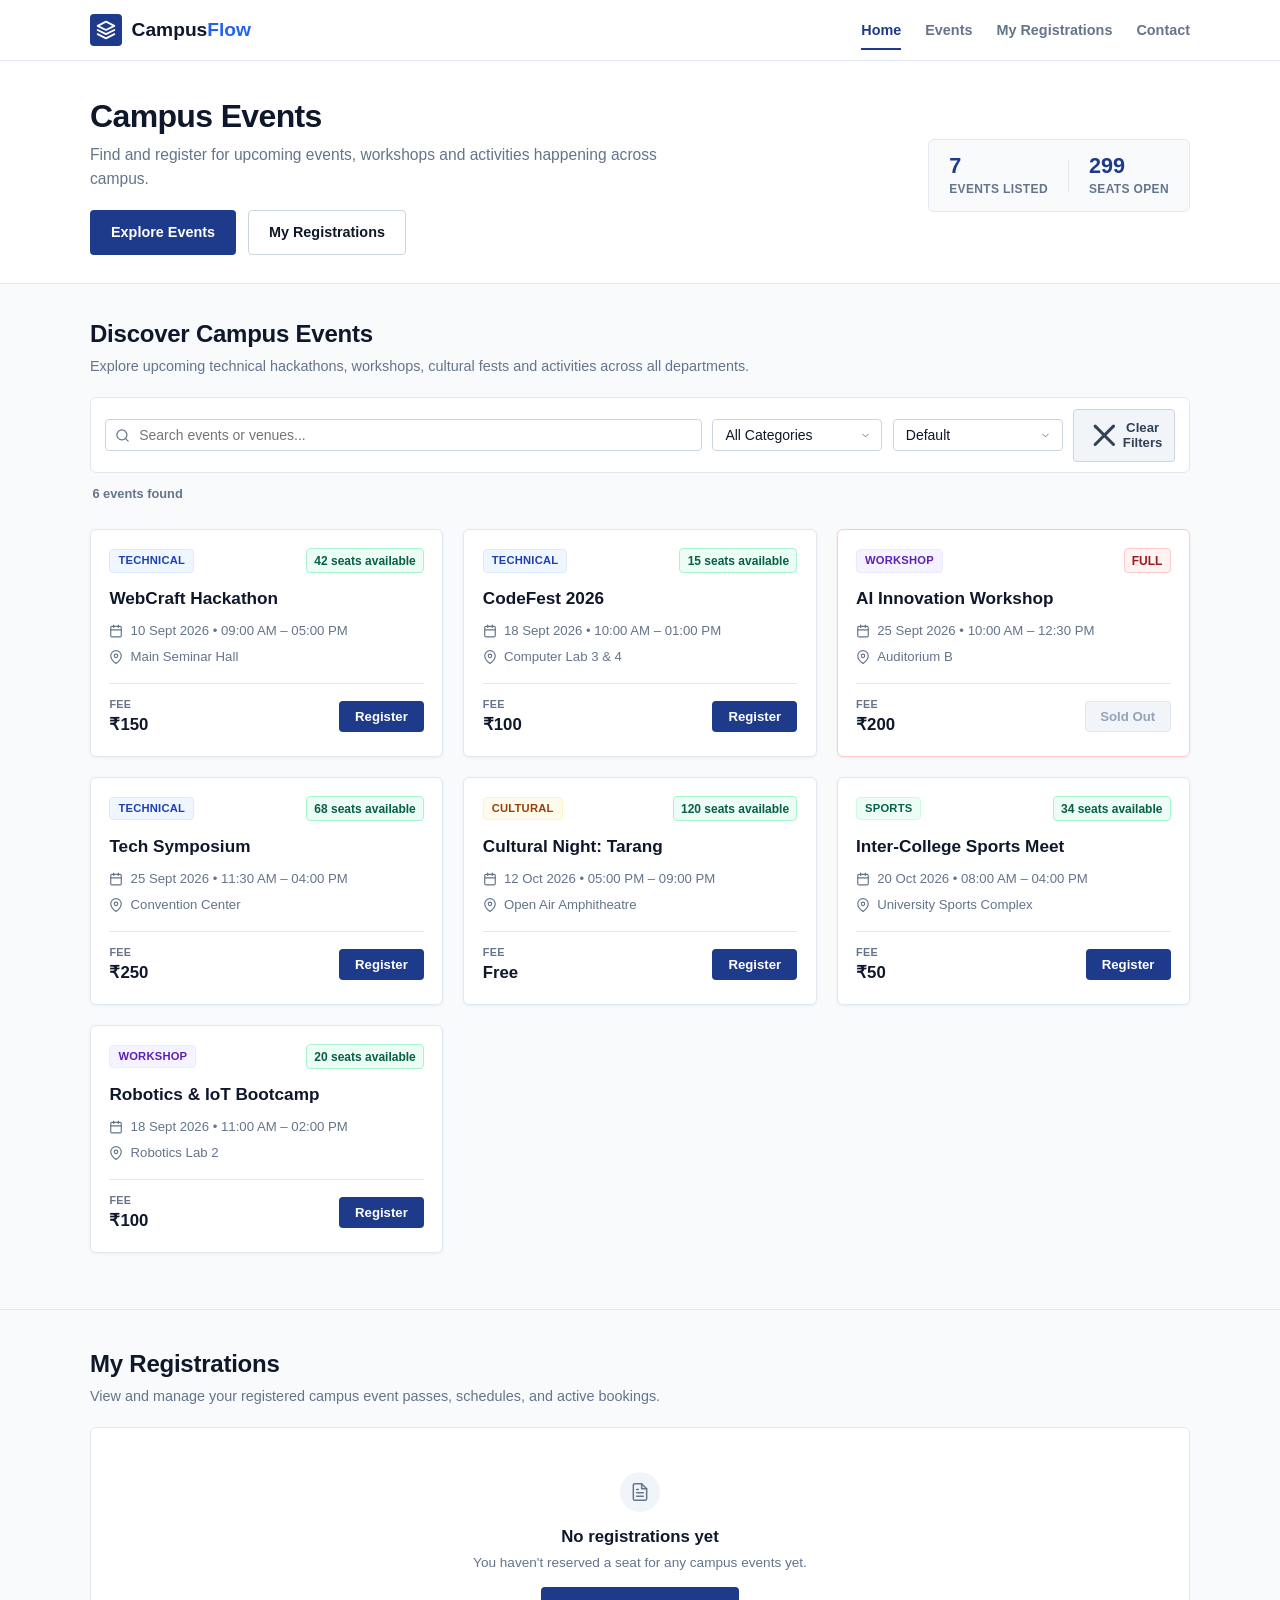
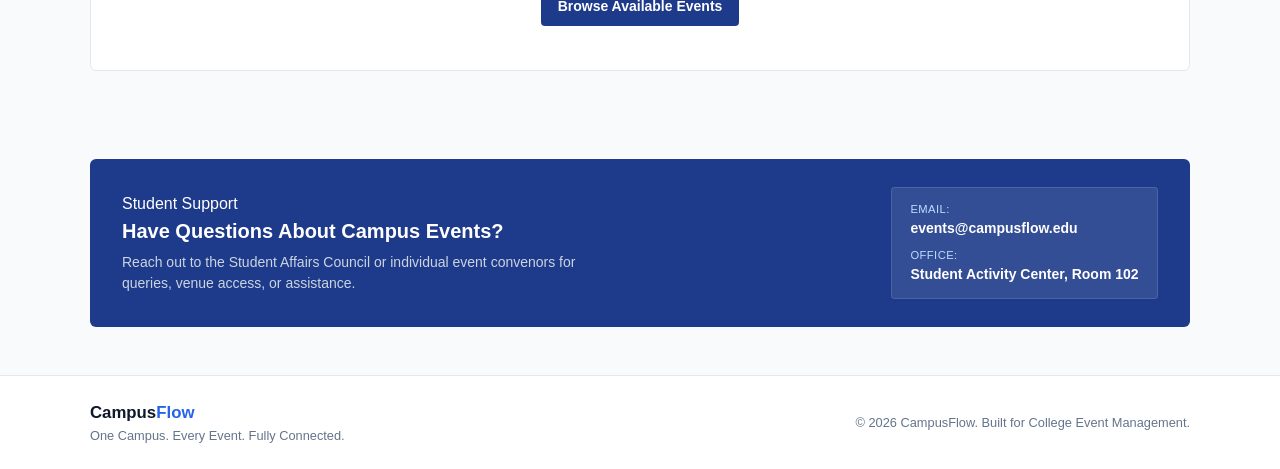
==== commit bda566ce: "feat: implement Phase 5 My Registrations dashboard and live cancellation" ====
--- a/index.html
+++ b/index.html
@@ -160,24 +160,19 @@
             </div>
         </section>
 
-        <!-- My Registrations Placeholder Section (For Phase 5) -->
-        <section class="placeholder-section" id="my-registrations">
+        <!-- My Registrations Section (Phase 5) -->
+        <section class="registrations-section" id="my-registrations">
             <div class="container">
-                <div class="placeholder-card">
-                    <div class="placeholder-icon">
-                        <svg viewBox="0 0 24 24" fill="none" stroke="currentColor" stroke-width="2" stroke-linecap="round" stroke-linejoin="round">
-                            <path d="M14 2H6a2 2 0 0 0-2 2v16a2 2 0 0 0 2 2h12a2 2 0 0 0 2-2V8z"></path>
-                            <polyline points="14 2 14 8 20 8"></polyline>
-                            <line x1="16" y1="13" x2="8" y2="13"></line>
-                            <line x1="16" y1="17" x2="8" y2="17"></line>
-                            <polyline points="10 9 9 9 8 9"></polyline>
-                        </svg>
-                    </div>
-                    <h3 class="placeholder-title">My Registrations</h3>
-                    <p class="placeholder-text">
-                        Your registered event passes and schedules will appear here once you reserve your seats in Phase 3.
+                <div class="section-header">
+                    <h2 class="section-title">My Registrations</h2>
+                    <p class="section-subtitle">
+                        View and manage your registered campus event passes, schedules, and active bookings.
                     </p>
-                    <a href="#events" class="btn btn-secondary">Browse Available Events</a>
+                </div>
+
+                <!-- Registrations Container (Dynamically populated) -->
+                <div id="my-registrations-container">
+                    <!-- JavaScript dynamically inserts cards or empty state -->
                 </div>
             </div>
         </section>
--- a/css/style.css
+++ b/css/style.css
@@ -706,47 +706,122 @@
 }
 
 /* --------------------------------------------------------------------------
-   8. Placeholder & Contact Sections
+   8. My Registrations Section (Phase 5) & Contact
    -------------------------------------------------------------------------- */
-.placeholder-section {
-    padding: 2rem 0;
-}
-
-.placeholder-card {
+.registrations-section {
+    padding: 2.25rem 0 3.5rem;
+    border-top: 1px solid var(--color-border);
+}
+
+.registrations-grid {
+    display: grid;
+    grid-template-columns: repeat(auto-fill, minmax(320px, 1fr));
+    gap: 1.25rem;
+}
+
+.registration-card {
     background-color: #ffffff;
     border: 1px solid var(--color-border);
     border-radius: var(--radius-md);
-    padding: 2rem 1.25rem;
+    padding: 1.15rem;
+    display: flex;
+    flex-direction: column;
+    justify-content: space-between;
+    box-shadow: var(--shadow-card);
+    transition: border-color var(--transition-fast), box-shadow var(--transition-fast);
+}
+
+.registration-card:hover {
+    border-color: var(--color-border-input);
+    box-shadow: var(--shadow-hover);
+}
+
+.registration-card-header {
+    display: flex;
+    align-items: center;
+    justify-content: space-between;
+    gap: 0.5rem;
+    margin-bottom: 0.85rem;
+}
+
+.reg-meta-left {
+    display: flex;
+    align-items: center;
+    gap: 0.45rem;
+}
+
+.reg-id-badge {
+    font-family: monospace;
+    font-size: 0.75rem;
+    font-weight: 700;
+    background-color: var(--color-bg-muted);
+    color: var(--color-primary);
+    padding: 0.15rem 0.45rem;
+    border-radius: var(--radius-sm);
+    border: 1px solid var(--color-border);
+}
+
+.registration-card-body {
+    flex-grow: 1;
+    margin-bottom: 1rem;
+}
+
+.registration-event-title {
+    font-size: 1.075rem;
+    font-weight: 700;
+    color: var(--color-primary-dark);
+    line-height: 1.3;
+    margin-bottom: 0.35rem;
+}
+
+.reg-student-info {
+    font-size: 0.825rem;
+    color: var(--color-text-muted);
+    margin-bottom: 0.65rem;
+}
+
+.reg-student-info strong {
+    color: var(--color-text-main);
+}
+
+.registration-card-footer {
+    display: flex;
+    align-items: center;
+    justify-content: space-between;
+    padding-top: 0.75rem;
+    border-top: 1px solid var(--color-border);
+    margin-top: auto;
+}
+
+.btn-cancel-reg {
+    background-color: #fee2e2;
+    color: #991b1b;
+    border: 1px solid #fecaca;
+    font-size: 0.8rem;
+    font-weight: 600;
+    padding: 0.45rem 0.85rem;
+    border-radius: var(--radius-sm);
+    cursor: pointer;
+    transition: background-color var(--transition-fast), border-color var(--transition-fast);
+}
+
+.btn-cancel-reg:hover {
+    background-color: #fecaca;
+    color: #7f1d1d;
+    border-color: #fca5a5;
+}
+
+.no-registrations-state {
     text-align: center;
-    max-width: 540px;
-    margin: 0 auto;
-}
-
-.placeholder-icon {
-    width: 44px;
-    height: 44px;
-    background-color: var(--color-primary-subtle);
-    color: var(--color-primary);
-    border-radius: 50%;
-    display: flex;
+    padding: 2.75rem 1.25rem;
+    background-color: #ffffff;
+    border: 1px solid var(--color-border);
+    border-radius: var(--radius-md);
+    color: var(--color-text-muted);
+    display: flex;
+    flex-direction: column;
     align-items: center;
     justify-content: center;
-    margin: 0 auto 0.85rem;
-    padding: 10px;
-}
-
-.placeholder-title {
-    font-size: 1.15rem;
-    font-weight: 700;
-    color: var(--color-primary-dark);
-    margin-bottom: 0.35rem;
-}
-
-.placeholder-text {
-    font-size: 0.875rem;
-    color: var(--color-text-muted);
-    margin-bottom: 1rem;
-    line-height: 1.5;
 }
 
 .contact-section {
